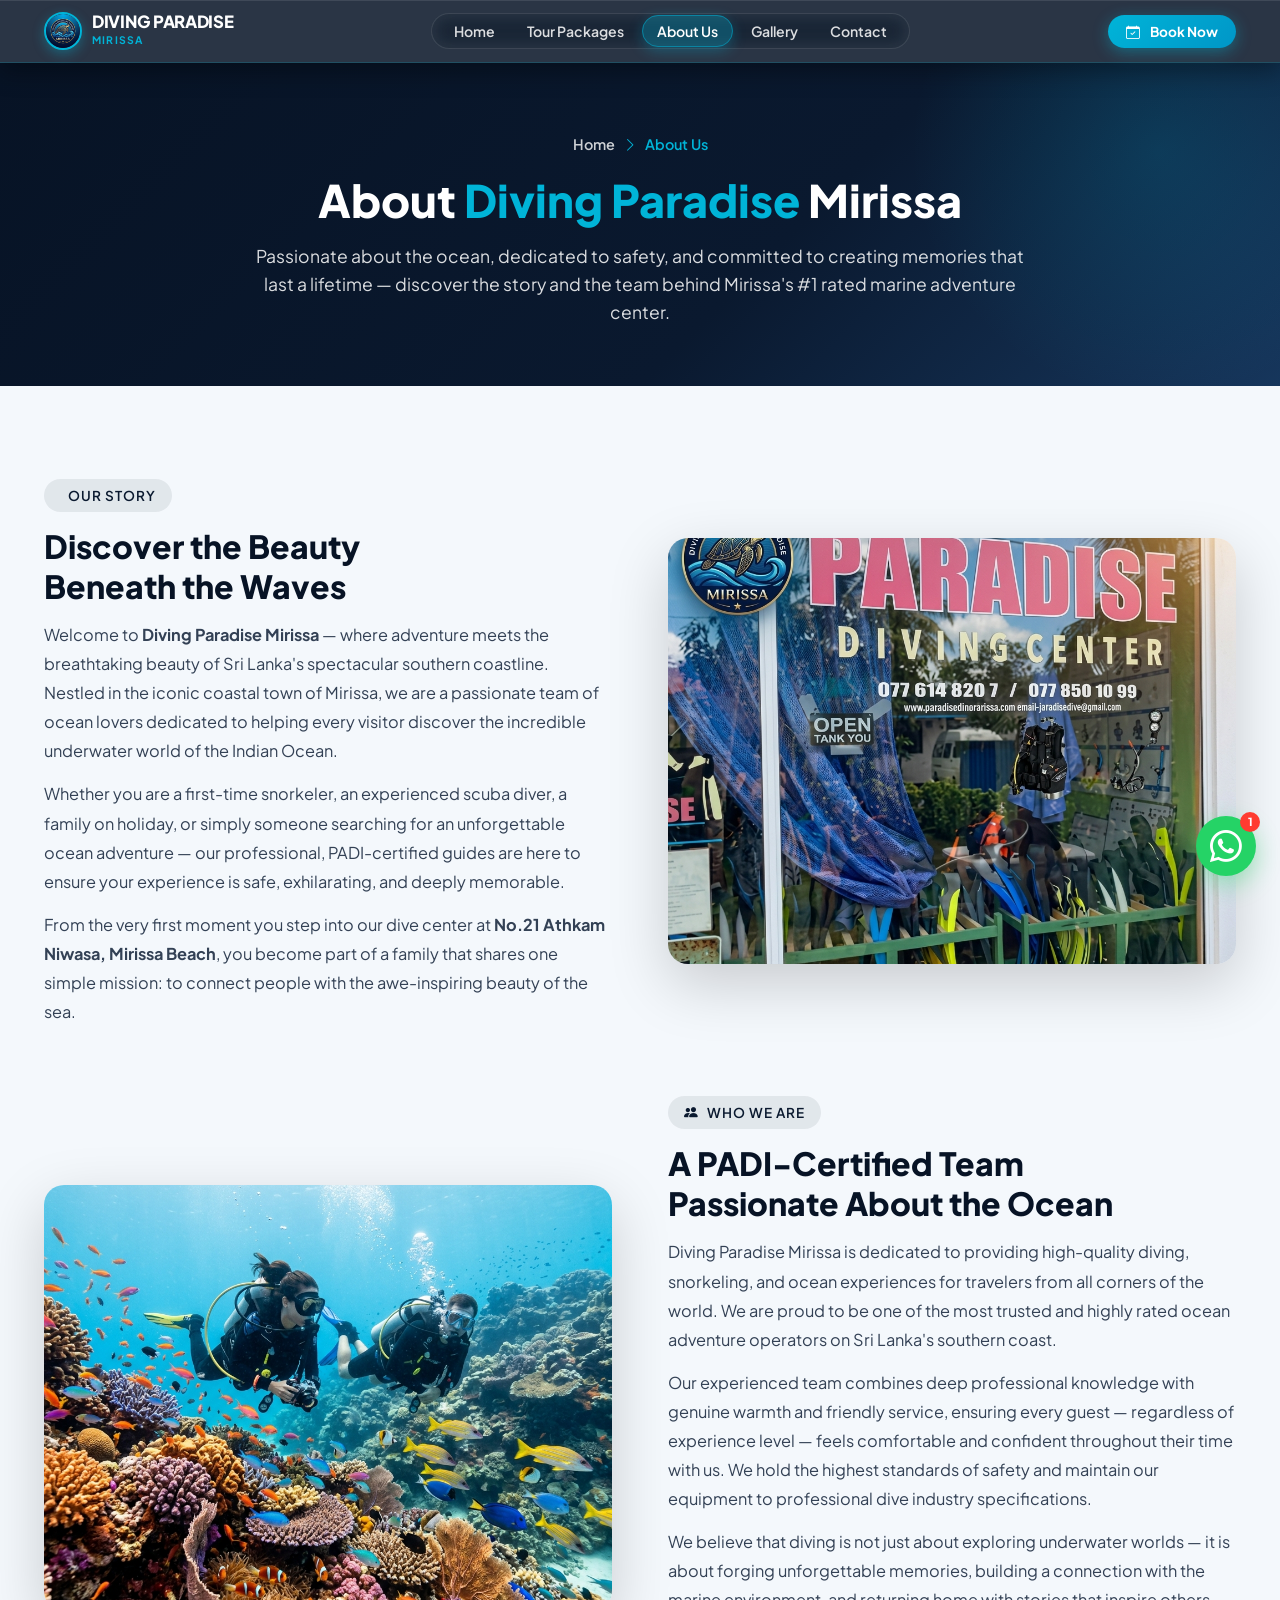
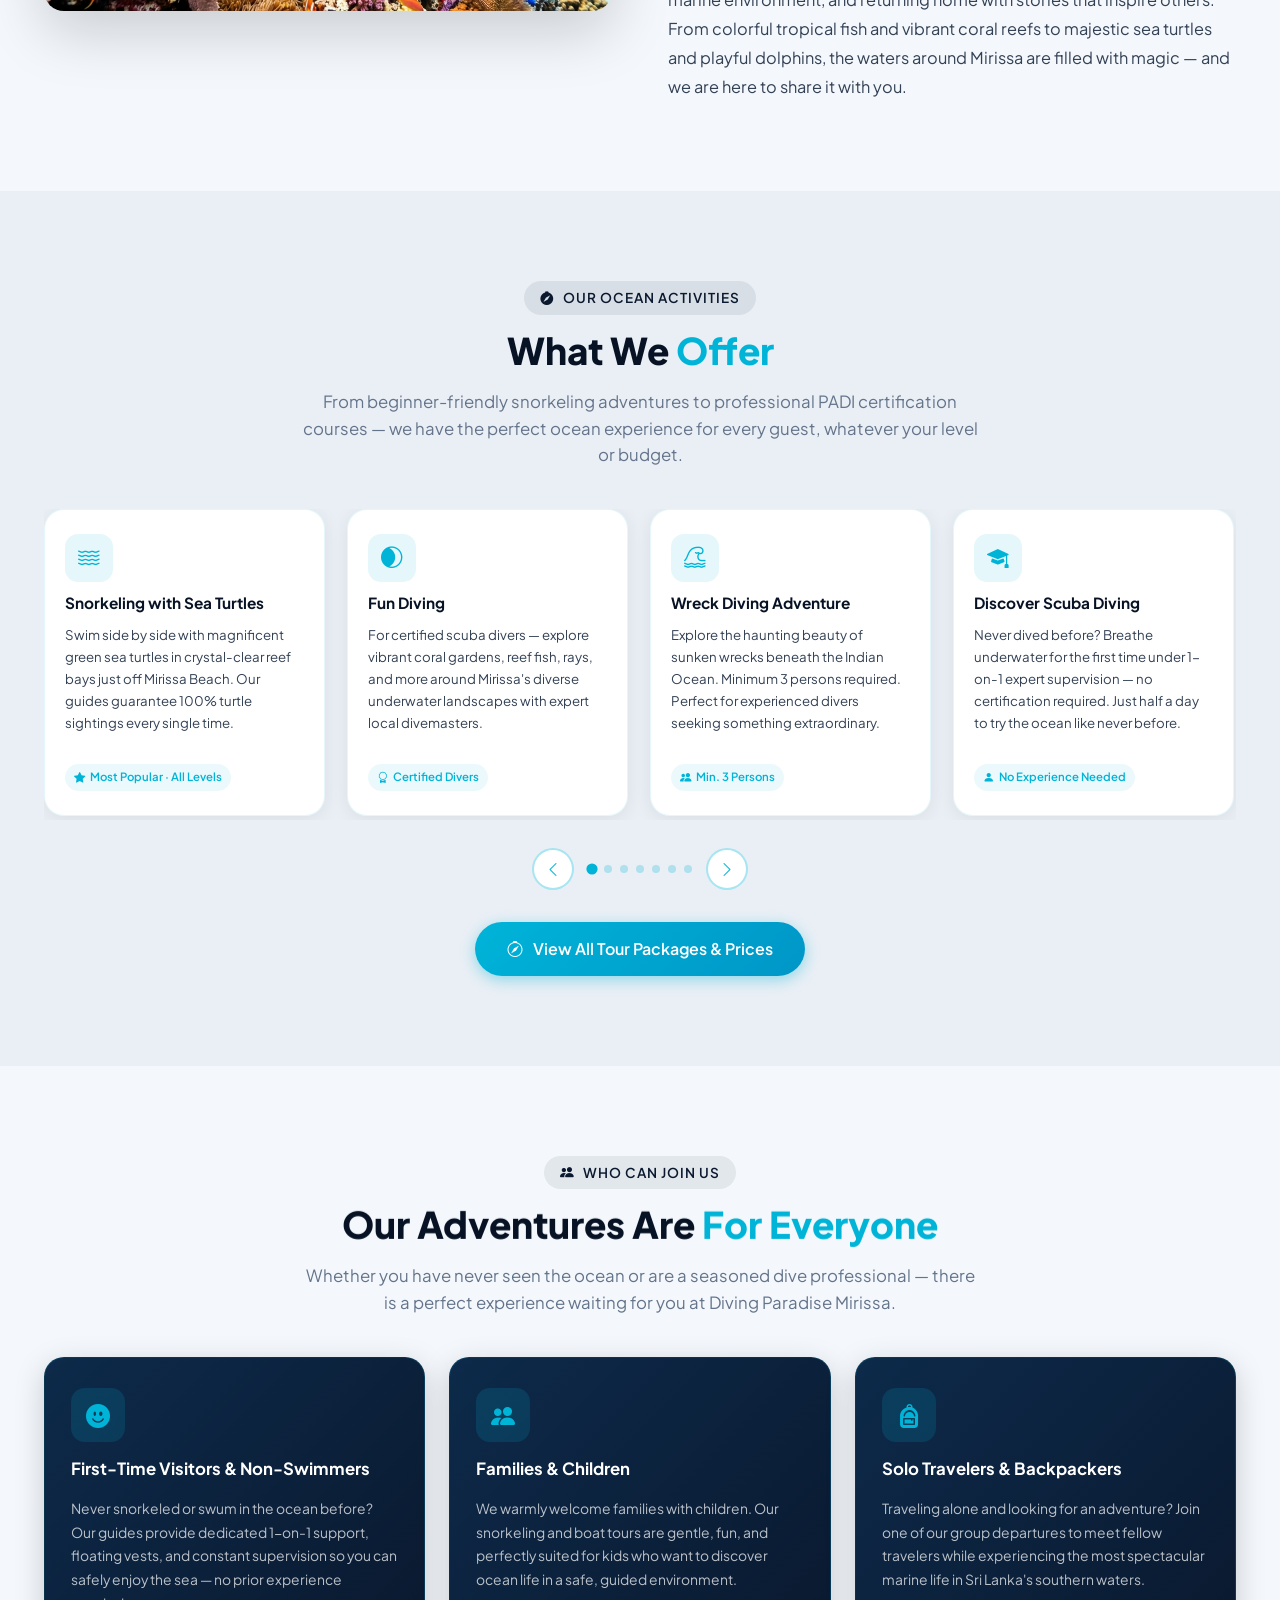
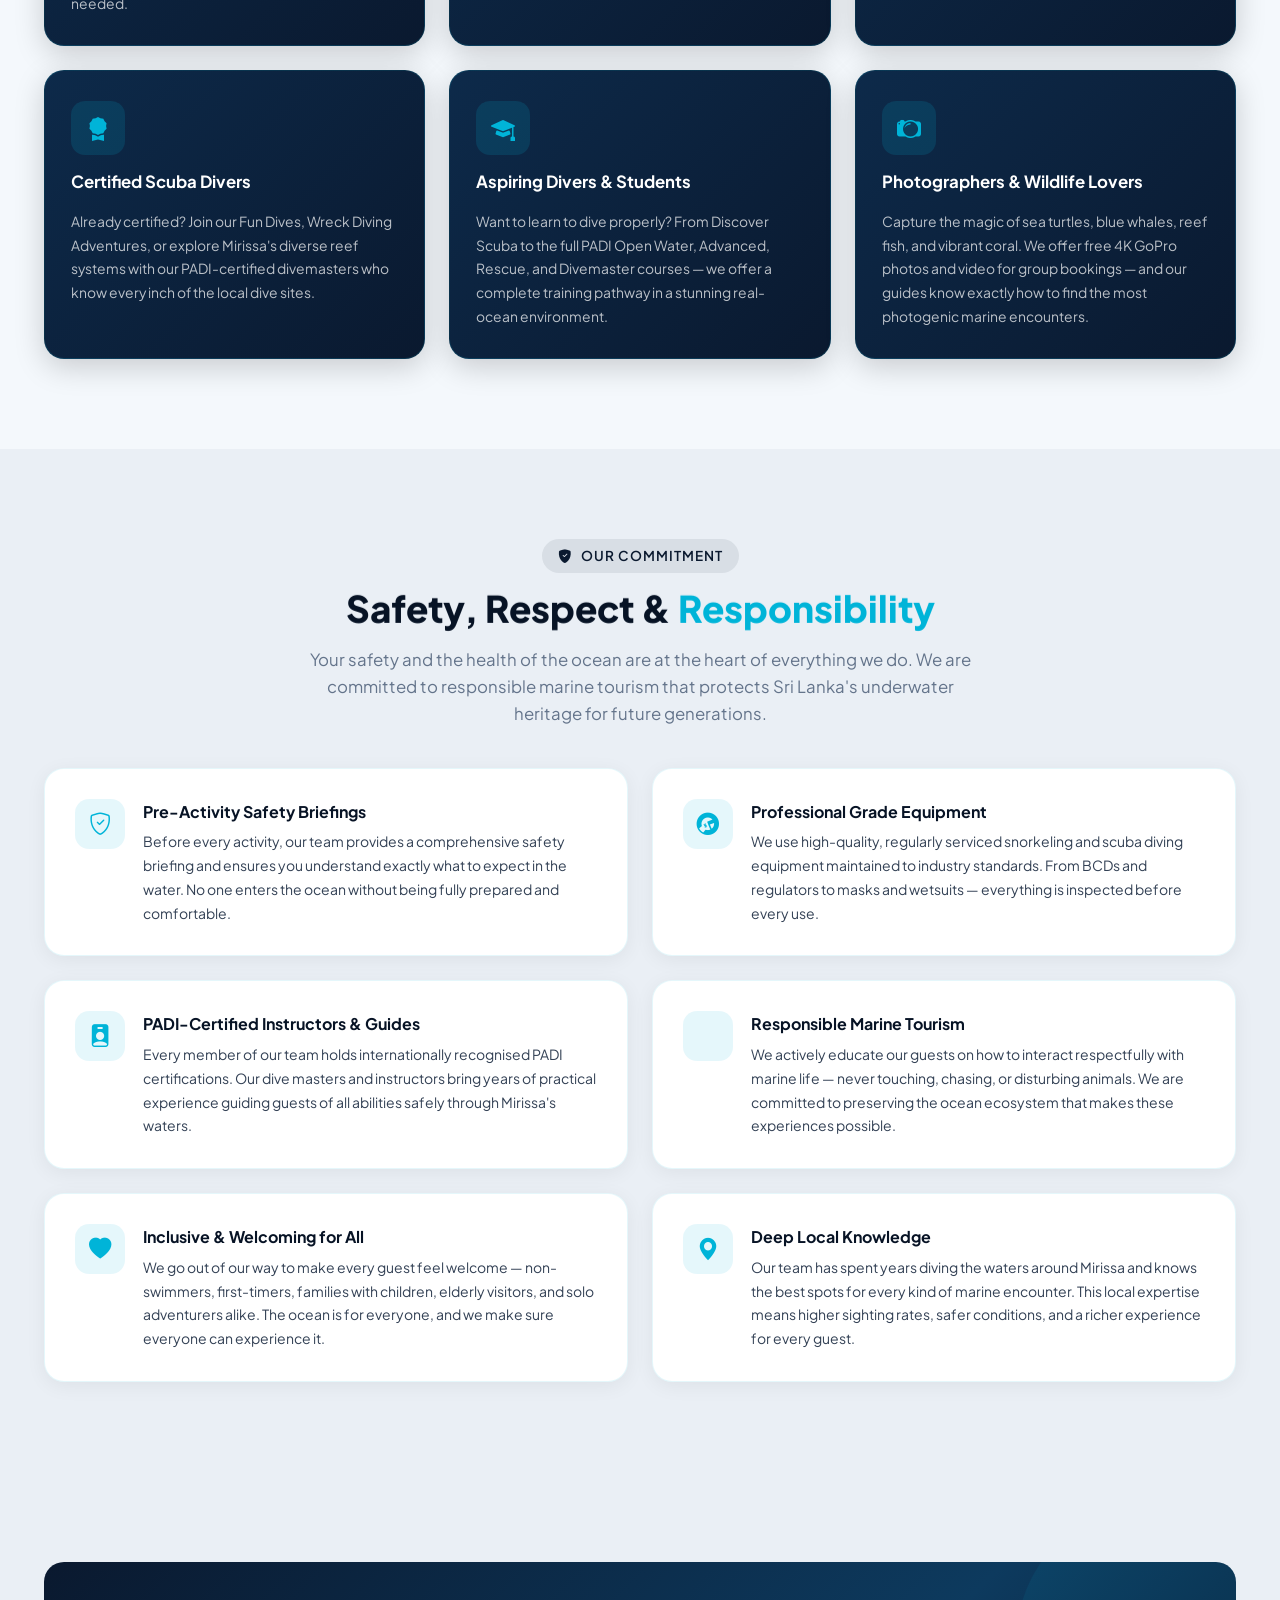
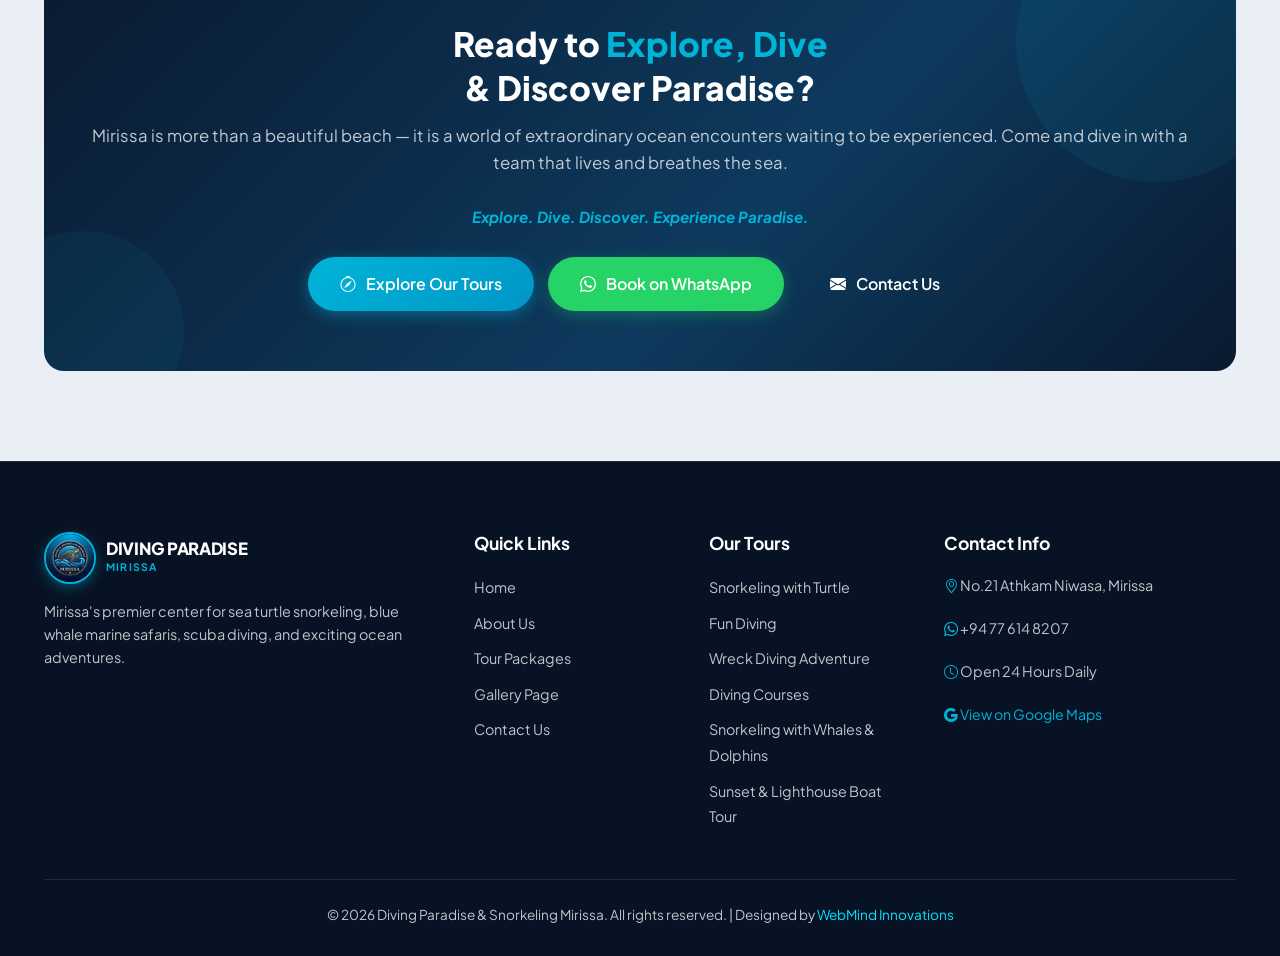
==== about.html @ a74a2f17 "add about page" ====
<!DOCTYPE html>
<html lang="en">
<head>
  <meta charset="UTF-8">
  <meta name="viewport" content="width=device-width, initial-scale=1.0">
  <title>About Us | Diving Paradise Mirissa – PADI Certified Dive Center Sri Lanka</title>

  <!-- Primary Meta Tags -->
  <meta name="description"
    content="Learn about Diving Paradise Mirissa – Sri Lanka's premier PADI-certified dive center on Mirissa Beach. Discover our story, our expert team, our ocean activities, and our commitment to safe, unforgettable marine adventures.">
  <meta name="keywords"
    content="about diving paradise mirissa, mirissa dive center team, PADI certified mirissa, mirissa diving company, mirissa ocean adventure center, sri lanka diving, about paradise dive mirissa">
  <meta name="author" content="Diving & Snorkeling Paradise Mirissa">

  <!-- Open Graph / Facebook -->
  <meta property="og:type" content="website">
  <meta property="og:title" content="About Us | Diving Paradise Mirissa – PADI Certified Dive Center">
  <meta property="og:description"
    content="Meet the passionate team behind Mirissa's #1 rated ocean adventure center. PADI-certified guides, 10+ ocean activities, and unforgettable memories await you.">
  <meta property="og:image" content="assets/images/about_us_center.png">

  <!-- Fonts & Icons -->
  <link rel="preconnect" href="https://fonts.googleapis.com">
  <link rel="preconnect" href="https://fonts.gstatic.com" crossorigin>
  <link
    href="https://fonts.googleapis.com/css2?family=Plus+Jakarta+Sans:wght@400;500;600;700;800&family=Poppins:wght@400;500;600;700;800&display=swap"
    rel="stylesheet">
  <link rel="stylesheet" href="https://cdn.jsdelivr.net/npm/bootstrap-icons@1.11.3/font/bootstrap-icons.min.css">

  <!-- Favicon -->
  <link rel="icon" type="image/png" sizes="32x32" href="assets/images/favicon.png">
  <link rel="shortcut icon" type="image/png" href="assets/images/favicon.png">
  <link rel="apple-touch-icon" sizes="180x180" href="assets/images/favicon.png">

  <!-- Custom CSS -->
  <link rel="stylesheet" href="css/styles.css">

  <!-- About Page Inline Styles -->
  <style>
    /* ============================================
       ABOUT PAGE - EXTRA STYLES
    ============================================ */

    /* Story grid: two-column layout */
    .about-story-grid {
      display: grid;
      grid-template-columns: 1fr 1fr;
      gap: 56px;
      align-items: center;
    }
    .about-story-grid.reverse { direction: rtl; }
    .about-story-grid.reverse > * { direction: ltr; }

    @media (max-width: 768px) {
      .about-story-grid,
      .about-story-grid.reverse {
        grid-template-columns: 1fr;
        direction: ltr;
        gap: 32px;
      }
    }

    .about-story-img {
      width: 100%;
      border-radius: 20px;
      box-shadow: 0 20px 60px rgba(0,0,0,0.18);
      object-fit: cover;
      display: block;
      aspect-ratio: 4/3;
    }

    .about-story-text .section-tag { margin-bottom: 14px; display: inline-flex; }
    .about-story-text h2 {
      font-size: 2rem;
      color: var(--navy-dark);
      font-weight: 800;
      margin-bottom: 14px;
      line-height: 1.25;
    }
    .about-story-text p {
      font-size: 1.02rem;
      line-height: 1.78;
      color: var(--text-body);
      margin-bottom: 14px;
    }
    .about-story-text p:last-child { margin-bottom: 0; }

    /* Stats bar */
    .about-stats-bar {
      display: grid;
      grid-template-columns: repeat(4, 1fr);
      gap: 0;
      background: linear-gradient(135deg, var(--navy-dark, #0a192f) 0%, #0d2a4a 100%);
      border-radius: 20px;
      overflow: hidden;
      box-shadow: 0 12px 40px rgba(0,0,0,0.22);
    }
    @media (max-width: 768px) {
      .about-stats-bar { grid-template-columns: repeat(2, 1fr); }
    }
    @media (max-width: 480px) {
      .about-stats-bar { grid-template-columns: 1fr; }
    }
    .about-stat-item {
      padding: 36px 28px;
      text-align: center;
      border-right: 1px solid rgba(255,255,255,0.08);
    }
    .about-stat-item:last-child { border-right: none; }
    .about-stat-number {
      font-size: 2.6rem;
      font-weight: 800;
      color: #ffffff;
      line-height: 1;
      margin-bottom: 6px;
      font-family: 'Poppins', sans-serif;
    }
    .about-stat-number span { color: var(--azure-bright, #00b4d8); }
    .about-stat-label {
      font-size: 0.85rem;
      color: rgba(255,255,255,0.65);
      font-weight: 500;
      text-transform: uppercase;
      letter-spacing: 0.06em;
    }

    /* ---- Activities Carousel ---- */
    .activities-carousel-wrapper {
      position: relative;
      overflow: hidden;
      padding-bottom: 4px;
    }
    .activities-track {
      display: flex;
      gap: 22px;
      transition: transform 0.55s cubic-bezier(0.4, 0, 0.2, 1);
      will-change: transform;
    }
    .activity-card {
      background: #ffffff;
      border-radius: 20px;
      padding: 24px 20px;
      box-shadow: 0 4px 20px rgba(0,0,0,0.07);
      border: 1px solid rgba(0,180,216,0.10);
      transition: transform 0.25s ease, box-shadow 0.25s ease;
      display: flex;
      flex-direction: column;
      gap: 11px;
      position: relative;
      overflow: hidden;
      /* 4 cards: (100% minus 3 gaps of 22px) / 4 */
      flex: 0 0 calc(25% - 17px);
      min-width: 0;
    }
    @media (max-width: 1024px) {
      .activity-card { flex: 0 0 calc(50% - 11px); }
    }
    @media (max-width: 600px) {
      .activity-card { flex: 0 0 calc(100% - 0px); }
    }
    .activity-card::before {
      content: '';
      position: absolute;
      top: 0; left: 0; right: 0;
      height: 3px;
      background: linear-gradient(90deg, var(--azure-bright, #00b4d8), #0077b6);
      opacity: 0;
      transition: opacity 0.25s ease;
    }
    .activity-card:hover {
      transform: translateY(-5px);
      box-shadow: 0 12px 40px rgba(0,180,216,0.18);
    }
    .activity-card:hover::before { opacity: 1; }
    .activity-icon {
      width: 48px;
      height: 48px;
      border-radius: 13px;
      background: rgba(0,180,216,0.10);
      color: var(--azure-bright, #00b4d8);
      display: flex;
      align-items: center;
      justify-content: center;
      font-size: 1.35rem;
      flex-shrink: 0;
    }
    .activity-name {
      font-size: 0.96rem;
      font-weight: 700;
      color: var(--navy-dark, #0a192f);
      line-height: 1.3;
    }
    .activity-desc {
      font-size: 0.83rem;
      line-height: 1.65;
      color: var(--text-body, #4a5568);
      flex: 1;
    }
    .activity-badge {
      display: inline-flex;
      align-items: center;
      gap: 5px;
      font-size: 0.71rem;
      font-weight: 600;
      background: rgba(0,180,216,0.08);
      color: var(--azure-bright, #00b4d8);
      border-radius: 20px;
      padding: 4px 9px;
      width: fit-content;
    }
    /* Carousel controls */
    .carousel-controls {
      display: flex;
      align-items: center;
      justify-content: center;
      gap: 14px;
      margin-top: 28px;
    }
    .carousel-btn {
      width: 42px;
      height: 42px;
      border-radius: 50%;
      border: 2px solid rgba(0,180,216,0.35);
      background: #ffffff;
      color: var(--azure-bright, #00b4d8);
      font-size: 1rem;
      cursor: pointer;
      display: flex;
      align-items: center;
      justify-content: center;
      transition: background 0.2s, border-color 0.2s, color 0.2s;
      flex-shrink: 0;
    }
    .carousel-btn:hover {
      background: var(--azure-bright, #00b4d8);
      border-color: var(--azure-bright, #00b4d8);
      color: #ffffff;
    }
    .carousel-dots {
      display: flex;
      gap: 8px;
      align-items: center;
    }
    .carousel-dot {
      width: 8px;
      height: 8px;
      border-radius: 50%;
      background: rgba(0,180,216,0.25);
      border: none;
      cursor: pointer;
      transition: background 0.25s, transform 0.25s;
      padding: 0;
    }
    .carousel-dot.active {
      background: var(--azure-bright, #00b4d8);
      transform: scale(1.4);
    }

    /* Guest types grid */
    .guest-types-grid {
      display: grid;
      grid-template-columns: repeat(3, 1fr);
      gap: 24px;
    }
    @media (max-width: 900px) { .guest-types-grid { grid-template-columns: repeat(2,1fr); } }
    @media (max-width: 560px) { .guest-types-grid { grid-template-columns: 1fr; } }

    .guest-type-card {
      background: linear-gradient(135deg, #0d2a4a 0%, #0a192f 100%);
      border-radius: 20px;
      padding: 30px 26px;
      display: flex;
      flex-direction: column;
      gap: 14px;
      box-shadow: 0 8px 30px rgba(0,0,0,0.18);
      border: 1px solid rgba(0,180,216,0.15);
      transition: transform 0.25s, box-shadow 0.25s;
    }
    .guest-type-card:hover {
      transform: translateY(-4px);
      box-shadow: 0 18px 50px rgba(0,0,0,0.25);
    }
    .guest-type-icon {
      width: 54px;
      height: 54px;
      border-radius: 14px;
      background: rgba(0,180,216,0.15);
      color: var(--azure-bright, #00b4d8);
      display: flex;
      align-items: center;
      justify-content: center;
      font-size: 1.5rem;
    }
    .guest-type-title {
      font-size: 1.05rem;
      font-weight: 700;
      color: #ffffff;
    }
    .guest-type-desc {
      font-size: 0.87rem;
      line-height: 1.7;
      color: rgba(255,255,255,0.72);
    }

    /* Values / Commitment grid */
    .values-grid {
      display: grid;
      grid-template-columns: repeat(2, 1fr);
      gap: 24px;
    }
    @media (max-width: 600px) { .values-grid { grid-template-columns: 1fr; } }

    .value-card {
      background: #ffffff;
      border-radius: 20px;
      padding: 30px;
      box-shadow: 0 4px 20px rgba(0,0,0,0.06);
      border: 1px solid rgba(0,180,216,0.10);
      display: flex;
      gap: 18px;
      align-items: flex-start;
      transition: box-shadow 0.25s;
    }
    .value-card:hover { box-shadow: 0 10px 35px rgba(0,180,216,0.15); }
    .value-icon {
      width: 50px;
      height: 50px;
      flex-shrink: 0;
      border-radius: 14px;
      background: rgba(0,180,216,0.10);
      color: var(--azure-bright, #00b4d8);
      display: flex;
      align-items: center;
      justify-content: center;
      font-size: 1.4rem;
    }
    .value-title {
      font-size: 1rem;
      font-weight: 700;
      color: var(--navy-dark, #0a192f);
      margin-bottom: 6px;
    }
    .value-desc {
      font-size: 0.875rem;
      line-height: 1.7;
      color: var(--text-body, #4a5568);
    }

    /* Reviews row */
    .reviews-row {
      display: grid;
      grid-template-columns: repeat(3, 1fr);
      gap: 24px;
    }
    @media (max-width: 900px) { .reviews-row { grid-template-columns: repeat(2,1fr); } }
    @media (max-width: 560px) { .reviews-row { grid-template-columns: 1fr; } }

    .review-card {
      background: #ffffff;
      border-radius: 20px;
      padding: 26px 24px;
      box-shadow: 0 4px 20px rgba(0,0,0,0.07);
      border: 1px solid rgba(0,180,216,0.09);
      display: flex;
      flex-direction: column;
      gap: 12px;
    }
    .review-stars {
      display: flex;
      gap: 3px;
      color: #f59e0b;
      font-size: 1rem;
    }
    .review-text {
      font-size: 0.9rem;
      line-height: 1.7;
      color: var(--text-body, #4a5568);
      font-style: italic;
    }
    .review-author {
      font-size: 0.85rem;
      font-weight: 700;
      color: var(--navy-dark, #0a192f);
    }
    .review-source {
      font-size: 0.75rem;
      color: var(--azure-bright, #00b4d8);
      font-weight: 500;
    }

    /* CTA banner */
    .about-cta-banner {
      background: linear-gradient(135deg, #0a192f 0%, #0d3a5e 60%, #0a192f 100%);
      border-radius: 20px;
      padding: 60px 48px;
      text-align: center;
      position: relative;
      overflow: hidden;
    }
    .about-cta-banner::before {
      content: '';
      position: absolute;
      top: -60px; right: -60px;
      width: 280px; height: 280px;
      border-radius: 50%;
      background: rgba(0,180,216,0.08);
    }
    .about-cta-banner::after {
      content: '';
      position: absolute;
      bottom: -60px; left: -60px;
      width: 200px; height: 200px;
      border-radius: 50%;
      background: rgba(0,180,216,0.06);
    }
    @media (max-width: 600px) { .about-cta-banner { padding: 40px 24px; } }
    .about-cta-banner h2 {
      font-size: 2.1rem;
      color: #ffffff;
      font-weight: 800;
      margin-bottom: 14px;
      line-height: 1.3;
      position: relative;
      z-index: 1;
    }
    .about-cta-banner h2 span { color: var(--azure-bright, #00b4d8); }
    .about-cta-banner p {
      font-size: 1.05rem;
      color: rgba(255,255,255,0.75);
      margin-bottom: 28px;
      position: relative;
      z-index: 1;
    }
    .about-cta-btns {
      display: flex;
      gap: 14px;
      justify-content: center;
      flex-wrap: wrap;
      position: relative;
      z-index: 1;
    }
  </style>

  <!-- Schema.org Structured Data -->
  <script type="application/ld+json">
  {
    "@context": "https://schema.org",
    "@type": "DiveCenter",
    "name": "Diving Paradise Mirissa",
    "description": "Premier PADI-certified dive center in Mirissa, Sri Lanka, offering snorkeling, scuba diving, whale watching, and ocean adventure tours.",
    "address": {
      "@type": "PostalAddress",
      "streetAddress": "No.21 Athkam Niwasa",
      "addressLocality": "Mirissa",
      "addressRegion": "Southern Province",
      "postalCode": "81740",
      "addressCountry": "LK"
    },
    "telephone": "+94776148207",
    "aggregateRating": {
      "@type": "AggregateRating",
      "ratingValue": "4.9",
      "reviewCount": "520"
    }
  }
  </script>
</head>

<body>

  <!-- Navigation Bar -->
  <nav class="navbar">
    <div class="container navbar-content">
      <a href="index.html" class="brand-logo">
        <img src="assets/images/favicon.png" alt="Diving & Snorkeling Paradise Mirissa Logo" class="brand-logo-img">
        <div class="brand-text">
          <span class="brand-title">DIVING PARADISE</span>
          <span class="brand-subtitle">MIRISSA</span>
        </div>
      </a>

      <ul class="nav-links" id="nav-links">
        <li><a href="index.html">Home</a></li>
        <li><a href="index.html#tours">Tour Packages</a></li>
        <li><a href="about.html" class="active">About Us</a></li>
        <li><a href="gallery.html">Gallery</a></li>
        <li><a href="contact.html">Contact</a></li>
      </ul>

      <button class="btn btn-primary open-booking-modal" data-tour-key="turtle-snorkeling"
        data-tour-title="Snorkeling with Sea Turtles">
        <i class="bi bi-calendar-check"></i> Book Now
      </button>

      <button class="mobile-toggle" id="mobile-toggle" onclick="openMobileDrawer(event)" aria-label="Toggle navigation">
        <i class="bi bi-list" id="mobile-toggle-icon"></i>
      </button>
    </div>
  </nav>

  <!-- Mobile Navigation Drawer Overlay -->
  <div id="mobile-drawer" class="mobile-drawer">
    <div class="mobile-drawer-header">
      <div class="brand-text">
        <span class="brand-title">DIVING PARADISE</span>
        <span class="brand-subtitle">MIRISSA</span>
      </div>
      <button class="mobile-drawer-close" onclick="closeMobileDrawer(event)" aria-label="Close navigation">
        <i class="bi bi-x-lg"></i>
      </button>
    </div>
    <ul class="mobile-drawer-links">
      <li><a href="index.html" onclick="closeMobileDrawer()"><i class="bi bi-house-door-fill"></i> Home</a></li>
      <li><a href="index.html#tours" onclick="closeMobileDrawer()"><i class="bi bi-compass-fill"></i> Tour Packages</a></li>
      <li><a href="about.html" onclick="closeMobileDrawer()" class="active"><i class="bi bi-info-circle-fill"></i> About Us</a></li>
      <li><a href="gallery.html" onclick="closeMobileDrawer()"><i class="bi bi-images"></i> Gallery</a></li>
      <li><a href="contact.html" onclick="closeMobileDrawer()"><i class="bi bi-envelope-fill"></i> Contact</a></li>
    </ul>
    <div class="mobile-drawer-footer">
      <a href="https://wa.me/94776148207?text=Hello!%20I%20want%20to%20book%20a%20tour%20in%20Mirissa" target="_blank"
        class="btn btn-whatsapp" style="width: 100%;">
        <i class="bi bi-whatsapp"></i> Chat Live on WhatsApp
      </a>
    </div>
  </div>

  <!-- PAGE HERO BANNER -->
  <section class="page-hero">
    <div class="container">
      <div class="page-hero-content">
        <div class="breadcrumbs">
          <a href="index.html">Home</a>
          <i class="bi bi-chevron-right"></i>
          <span>About Us</span>
        </div>
        <h1 class="page-title">About <span>Diving Paradise</span> Mirissa</h1>
        <p class="page-description">
          Passionate about the ocean, dedicated to safety, and committed to creating memories that last a lifetime —
          discover the story and the team behind Mirissa's #1 rated marine adventure center.
        </p>
      </div>
    </div>
  </section>


  <!-- OUR STORY -->
  <section class="section-padding" id="our-story">
    <div class="container">

      <!-- Story Part 1 -->
      <div class="about-story-grid" style="margin-bottom: 70px;">
        <div class="about-story-text">
          <span class="section-tag light-mode"><i class="bi bi-anchor"></i> Our Story</span>
          <h2>Discover the Beauty<br>Beneath the Waves</h2>
          <p>
            Welcome to <strong>Diving Paradise Mirissa</strong> — where adventure meets the breathtaking beauty of Sri Lanka's spectacular southern coastline. Nestled in the iconic coastal town of Mirissa, we are a passionate team of ocean lovers dedicated to helping every visitor discover the incredible underwater world of the Indian Ocean.
          </p>
          <p>
            Whether you are a first-time snorkeler, an experienced scuba diver, a family on holiday, or simply someone searching for an unforgettable ocean adventure — our professional, PADI-certified guides are here to ensure your experience is safe, exhilarating, and deeply memorable.
          </p>
          <p>
            From the very first moment you step into our dive center at <strong>No.21 Athkam Niwasa, Mirissa Beach</strong>, you become part of a family that shares one simple mission: to connect people with the awe-inspiring beauty of the sea.
          </p>
        </div>
        <div>
          <img src="assets/images/about_us_center.png"
            alt="Diving Paradise Mirissa Dive Center on Mirissa Beach"
            class="about-story-img">
        </div>
      </div>

      <!-- Story Part 2 -->
      <div class="about-story-grid reverse">
        <div class="about-story-text">
          <span class="section-tag light-mode"><i class="bi bi-people-fill"></i> Who We Are</span>
          <h2>A PADI-Certified Team<br>Passionate About the Ocean</h2>
          <p>
            Diving Paradise Mirissa is dedicated to providing high-quality diving, snorkeling, and ocean experiences for travelers from all corners of the world. We are proud to be one of the most trusted and highly rated ocean adventure operators on Sri Lanka's southern coast.
          </p>
          <p>
            Our experienced team combines deep professional knowledge with genuine warmth and friendly service, ensuring every guest — regardless of experience level — feels comfortable and confident throughout their time with us. We hold the highest standards of safety and maintain our equipment to professional dive industry specifications.
          </p>
          <p>
            We believe that diving is not just about exploring underwater worlds — it is about forging unforgettable memories, building a connection with the marine environment, and returning home with stories that inspire others. From colorful tropical fish and vibrant coral reefs to majestic sea turtles and playful dolphins, the waters around Mirissa are filled with magic — and we are here to share it with you.
          </p>
        </div>
        <div>
          <img src="assets/images/scuba.png"
            alt="PADI certified dive instructor guiding guests underwater in Mirissa"
            class="about-story-img">
        </div>
      </div>

    </div>
  </section>

  <!-- WHAT WE OFFER -->
  <section class="section-padding bg-alt" id="what-we-offer">
    <div class="container">
      <div style="text-align: center; margin-bottom: 40px;">
        <span class="section-tag light-mode"><i class="bi bi-compass-fill"></i> Our Ocean Activities</span>
        <h2 class="section-title">What We <span>Offer</span></h2>
        <p class="section-subtitle">
          From beginner-friendly snorkeling adventures to professional PADI certification courses — we have the perfect ocean experience for every guest, whatever your level or budget.
        </p>
      </div>

      <!-- Activities Carousel -->
      <div class="activities-carousel-wrapper" id="activities-carousel">
        <div class="activities-track" id="activities-track">

          <div class="activity-card">
            <div class="activity-icon"><i class="bi bi-water"></i></div>
            <div class="activity-name">Snorkeling with Sea Turtles</div>
            <div class="activity-desc">
              Swim side by side with magnificent green sea turtles in crystal-clear reef bays just off Mirissa Beach. Our guides guarantee 100% turtle sightings every single time.
            </div>
            <div class="activity-badge"><i class="bi bi-star-fill"></i> Most Popular · All Levels</div>
          </div>

          <div class="activity-card">
            <div class="activity-icon"><i class="bi bi-mask"></i></div>
            <div class="activity-name">Fun Diving</div>
            <div class="activity-desc">
              For certified scuba divers — explore vibrant coral gardens, reef fish, rays, and more around Mirissa's diverse underwater landscapes with expert local divemasters.
            </div>
            <div class="activity-badge"><i class="bi bi-award"></i> Certified Divers</div>
          </div>

          <div class="activity-card">
            <div class="activity-icon"><i class="bi bi-tsunami"></i></div>
            <div class="activity-name">Wreck Diving Adventure</div>
            <div class="activity-desc">
              Explore the haunting beauty of sunken wrecks beneath the Indian Ocean. Minimum 3 persons required. Perfect for experienced divers seeking something extraordinary.
            </div>
            <div class="activity-badge"><i class="bi bi-people-fill"></i> Min. 3 Persons</div>
          </div>

          <div class="activity-card">
            <div class="activity-icon"><i class="bi bi-mortarboard-fill"></i></div>
            <div class="activity-name">Discover Scuba Diving</div>
            <div class="activity-desc">
              Never dived before? Breathe underwater for the first time under 1-on-1 expert supervision — no certification required. Just half a day to try the ocean like never before.
            </div>
            <div class="activity-badge"><i class="bi bi-person-fill"></i> No Experience Needed</div>
          </div>

          <div class="activity-card">
            <div class="activity-icon"><i class="bi bi-journal-check"></i></div>
            <div class="activity-name">PADI Open Water Course</div>
            <div class="activity-desc">
              The world's most popular scuba certification. Earn your internationally recognised PADI license and gain the skills to dive anywhere on the planet, up to 18 meters depth.
            </div>
            <div class="activity-badge"><i class="bi bi-globe"></i> International PADI Cert.</div>
          </div>

          <div class="activity-card">
            <div class="activity-icon"><i class="bi bi-arrow-up-circle-fill"></i></div>
            <div class="activity-name">Advanced Open Water Course</div>
            <div class="activity-desc">
              Dive deeper (up to 30m), master deep diving and navigation, and build confidence for challenging conditions. Requires Open Water certification.
            </div>
            <div class="activity-badge"><i class="bi bi-bar-chart-fill"></i> Open Water Required</div>
          </div>

          <div class="activity-card">
            <div class="activity-icon"><i class="bi bi-heart-pulse-fill"></i></div>
            <div class="activity-name">Rescue Diver Course</div>
            <div class="activity-desc">
              One of the most rewarding dive courses. Learn to prevent and manage emergencies, develop self-rescue skills, and assist fellow divers. Gateway to Divemaster certification.
            </div>
            <div class="activity-badge"><i class="bi bi-shield-check"></i> Advanced Required</div>
          </div>

          <div class="activity-card">
            <div class="activity-icon"><i class="bi bi-star-fill"></i></div>
            <div class="activity-name">Divemaster Course</div>
            <div class="activity-desc">
              Become a professional. The PADI Divemaster is the first professional level in recreational diving — lead dives, supervise divers, and assist instructors.
            </div>
            <div class="activity-badge"><i class="bi bi-trophy-fill"></i> Professional Level</div>
          </div>

          <div class="activity-card">
            <div class="activity-icon"><i class="bi bi-eye-fill"></i></div>
            <div class="activity-name">Snorkeling with Whales &amp; Dolphins</div>
            <div class="activity-desc">
              Witness blue whales and playful spinner dolphins in Mirissa's legendary deep waters — one of the world's premier whale watching destinations.
            </div>
            <div class="activity-badge"><i class="bi bi-camera-fill"></i> Seasonal Peak Tours</div>
          </div>

          <div class="activity-card">
            <div class="activity-icon"><i class="bi bi-sunset-fill"></i></div>
            <div class="activity-name">Boat Tour — Sunset &amp; Lighthouse</div>
            <div class="activity-desc">
              Sail along Mirissa's stunning coastline, visit the iconic Parrot Rock lighthouse, and watch the sun set over the Indian Ocean in a spectacular blaze of colour.
            </div>
            <div class="activity-badge"><i class="bi bi-sun-fill"></i> All Ages Welcome</div>
          </div>

        </div>
      </div>

      <!-- Carousel Controls: prev / dots / next -->
      <div class="carousel-controls">
        <button class="carousel-btn" id="act-prev" aria-label="Previous activities">
          <i class="bi bi-chevron-left"></i>
        </button>
        <div class="carousel-dots" id="act-dots"></div>
        <button class="carousel-btn" id="act-next" aria-label="Next activities">
          <i class="bi bi-chevron-right"></i>
        </button>
      </div>

      <div style="text-align:center; margin-top: 32px;">
        <a href="index.html#tours" class="btn btn-primary" style="font-size: 1rem; padding: 14px 32px;">
          <i class="bi bi-compass"></i> View All Tour Packages &amp; Prices
        </a>
      </div>
    </div>
  </section>

  <!-- Carousel JS — inline, self-contained -->
  <script>
  (function () {
    var track   = document.getElementById('activities-track');
    var wrapper = document.getElementById('activities-carousel');
    var prevBtn = document.getElementById('act-prev');
    var nextBtn = document.getElementById('act-next');
    var dotsEl  = document.getElementById('act-dots');

    var cards, visibleCount, totalSlides, current = 0, timer;

    function getVisibleCount() {
      var w = wrapper.offsetWidth;
      if (w <= 600) return 1;
      if (w <= 1024) return 2;
      return 4;
    }

    function buildDots() {
      dotsEl.innerHTML = '';
      for (var i = 0; i < totalSlides; i++) {
        var d = document.createElement('button');
        d.className = 'carousel-dot' + (i === current ? ' active' : '');
        d.setAttribute('aria-label', 'Slide ' + (i + 1));
        (function (idx) { d.addEventListener('click', function () { goTo(idx); }); })(i);
        dotsEl.appendChild(d);
      }
    }

    function goTo(idx) {
      current = (idx + totalSlides) % totalSlides;
      var cardW = cards[0].getBoundingClientRect().width;
      var gap = 22;
      track.style.transform = 'translateX(-' + (current * (cardW + gap)) + 'px)';
      dotsEl.querySelectorAll('.carousel-dot').forEach(function (d, i) {
        d.classList.toggle('active', i === current);
      });
    }

    function next() { goTo(current + 1); }
    function prev() { goTo(current - 1); }

    function startAuto() { timer = setInterval(next, 3500); }
    function stopAuto()  { clearInterval(timer); }

    function init() {
      cards = track.querySelectorAll('.activity-card');
      visibleCount = getVisibleCount();
      totalSlides  = cards.length - visibleCount + 1;
      if (totalSlides < 1) totalSlides = 1;
      current = 0;
      track.style.transform = 'translateX(0)';
      buildDots();
      stopAuto();
      startAuto();
    }

    prevBtn.addEventListener('click', function () { stopAuto(); prev(); startAuto(); });
    nextBtn.addEventListener('click', function () { stopAuto(); next(); startAuto(); });
    wrapper.addEventListener('mouseenter', stopAuto);
    wrapper.addEventListener('mouseleave', startAuto);

    /* Touch / swipe support */
    var touchX = 0;
    wrapper.addEventListener('touchstart', function (e) { touchX = e.touches[0].clientX; stopAuto(); }, { passive: true });
    wrapper.addEventListener('touchend', function (e) {
      var diff = touchX - e.changedTouches[0].clientX;
      if (Math.abs(diff) > 40) { diff > 0 ? next() : prev(); }
      startAuto();
    }, { passive: true });

    /* Re-init on resize */
    window.addEventListener('resize', init);
    /* Wait for layout then init */
    window.addEventListener('load', init);
    init();
  })();
  </script>



  <!-- WHO OUR GUESTS ARE -->
  <section class="section-padding" id="our-guests">
    <div class="container">
      <div style="text-align: center; margin-bottom: 40px;">
        <span class="section-tag light-mode"><i class="bi bi-people-fill"></i> Who Can Join Us</span>
        <h2 class="section-title">Our Adventures Are <span>For Everyone</span></h2>
        <p class="section-subtitle">
          Whether you have never seen the ocean or are a seasoned dive professional — there is a perfect experience waiting for you at Diving Paradise Mirissa.
        </p>
      </div>

      <div class="guest-types-grid">

        <div class="guest-type-card">
          <div class="guest-type-icon"><i class="bi bi-emoji-smile-fill"></i></div>
          <div class="guest-type-title">First-Time Visitors &amp; Non-Swimmers</div>
          <div class="guest-type-desc">Never snorkeled or swum in the ocean before? Our guides provide dedicated 1-on-1 support, floating vests, and constant supervision so you can safely enjoy the sea — no prior experience needed.</div>
        </div>

        <div class="guest-type-card">
          <div class="guest-type-icon"><i class="bi bi-people-fill"></i></div>
          <div class="guest-type-title">Families &amp; Children</div>
          <div class="guest-type-desc">We warmly welcome families with children. Our snorkeling and boat tours are gentle, fun, and perfectly suited for kids who want to discover ocean life in a safe, guided environment.</div>
        </div>

        <div class="guest-type-card">
          <div class="guest-type-icon"><i class="bi bi-backpack-fill"></i></div>
          <div class="guest-type-title">Solo Travelers &amp; Backpackers</div>
          <div class="guest-type-desc">Traveling alone and looking for an adventure? Join one of our group departures to meet fellow travelers while experiencing the most spectacular marine life in Sri Lanka's southern waters.</div>
        </div>

        <div class="guest-type-card">
          <div class="guest-type-icon"><i class="bi bi-award-fill"></i></div>
          <div class="guest-type-title">Certified Scuba Divers</div>
          <div class="guest-type-desc">Already certified? Join our Fun Dives, Wreck Diving Adventures, or explore Mirissa's diverse reef systems with our PADI-certified divemasters who know every inch of the local dive sites.</div>
        </div>

        <div class="guest-type-card">
          <div class="guest-type-icon"><i class="bi bi-mortarboard-fill"></i></div>
          <div class="guest-type-title">Aspiring Divers &amp; Students</div>
          <div class="guest-type-desc">Want to learn to dive properly? From Discover Scuba to the full PADI Open Water, Advanced, Rescue, and Divemaster courses — we offer a complete training pathway in a stunning real-ocean environment.</div>
        </div>

        <div class="guest-type-card">
          <div class="guest-type-icon"><i class="bi bi-camera2"></i></div>
          <div class="guest-type-title">Photographers &amp; Wildlife Lovers</div>
          <div class="guest-type-desc">Capture the magic of sea turtles, blue whales, reef fish, and vibrant coral. We offer free 4K GoPro photos and video for group bookings — and our guides know exactly how to find the most photogenic marine encounters.</div>
        </div>

      </div>
    </div>
  </section>

  <!-- OUR COMMITMENT -->
  <section class="section-padding bg-alt" id="our-commitment">
    <div class="container">
      <div style="text-align: center; margin-bottom: 40px;">
        <span class="section-tag light-mode"><i class="bi bi-shield-fill-check"></i> Our Commitment</span>
        <h2 class="section-title">Safety, Respect &amp; <span>Responsibility</span></h2>
        <p class="section-subtitle">
          Your safety and the health of the ocean are at the heart of everything we do. We are committed to responsible marine tourism that protects Sri Lanka's underwater heritage for future generations.
        </p>
      </div>

      <div class="values-grid">

        <div class="value-card">
          <div class="value-icon"><i class="bi bi-shield-check"></i></div>
          <div>
            <div class="value-title">Pre-Activity Safety Briefings</div>
            <div class="value-desc">Before every activity, our team provides a comprehensive safety briefing and ensures you understand exactly what to expect in the water. No one enters the ocean without being fully prepared and comfortable.</div>
          </div>
        </div>

        <div class="value-card">
          <div class="value-icon"><i class="bi bi-wrench-adjustable-circle-fill"></i></div>
          <div>
            <div class="value-title">Professional Grade Equipment</div>
            <div class="value-desc">We use high-quality, regularly serviced snorkeling and scuba diving equipment maintained to industry standards. From BCDs and regulators to masks and wetsuits — everything is inspected before every use.</div>
          </div>
        </div>

        <div class="value-card">
          <div class="value-icon"><i class="bi bi-person-badge-fill"></i></div>
          <div>
            <div class="value-title">PADI-Certified Instructors &amp; Guides</div>
            <div class="value-desc">Every member of our team holds internationally recognised PADI certifications. Our dive masters and instructors bring years of practical experience guiding guests of all abilities safely through Mirissa's waters.</div>
          </div>
        </div>

        <div class="value-card">
          <div class="value-icon"><i class="bi bi-leaf-fill"></i></div>
          <div>
            <div class="value-title">Responsible Marine Tourism</div>
            <div class="value-desc">We actively educate our guests on how to interact respectfully with marine life — never touching, chasing, or disturbing animals. We are committed to preserving the ocean ecosystem that makes these experiences possible.</div>
          </div>
        </div>

        <div class="value-card">
          <div class="value-icon"><i class="bi bi-heart-fill"></i></div>
          <div>
            <div class="value-title">Inclusive &amp; Welcoming for All</div>
            <div class="value-desc">We go out of our way to make every guest feel welcome — non-swimmers, first-timers, families with children, elderly visitors, and solo adventurers alike. The ocean is for everyone, and we make sure everyone can experience it.</div>
          </div>
        </div>

        <div class="value-card">
          <div class="value-icon"><i class="bi bi-geo-alt-fill"></i></div>
          <div>
            <div class="value-title">Deep Local Knowledge</div>
            <div class="value-desc">Our team has spent years diving the waters around Mirissa and knows the best spots for every kind of marine encounter. This local expertise means higher sighting rates, safer conditions, and a richer experience for every guest.</div>
          </div>
        </div>

      </div>
    </div>
  </section>



  <!-- CTA BANNER -->
  <section class="section-padding bg-alt">
    <div class="container">
      <div class="about-cta-banner">
        <h2>Ready to <span>Explore, Dive</span><br>&amp; Discover Paradise?</h2>
        <p>
          Mirissa is more than a beautiful beach — it is a world of extraordinary ocean encounters waiting to be experienced. Come and dive in with a team that lives and breathes the sea.
        </p>
        <p style="font-style: italic; font-size: 0.95rem; margin-bottom: 28px; position: relative; z-index: 1;">
          <strong style="color: var(--azure-bright);">Explore. Dive. Discover. Experience Paradise.</strong>
        </p>
        <div class="about-cta-btns">
          <a href="index.html#tours" class="btn btn-primary" style="font-size: 1rem; padding: 14px 32px;">
            <i class="bi bi-compass"></i> Explore Our Tours
          </a>
          <a href="https://wa.me/94776148207?text=Hello%20Diving%20Paradise%20Mirissa!%20I%20saw%20your%20About%20page%20and%20want%20to%20book%20a%20tour"
            target="_blank" class="btn btn-whatsapp" style="font-size: 1rem; padding: 14px 32px;">
            <i class="bi bi-whatsapp"></i> Book on WhatsApp
          </a>
          <a href="contact.html" class="btn btn-outline"
            style="font-size: 1rem; padding: 14px 32px; color: #fff; border-color: rgba(255,255,255,0.4);">
            <i class="bi bi-envelope-fill"></i> Contact Us
          </a>
        </div>
      </div>
    </div>
  </section>

  <!-- FOOTER -->
  <footer class="footer">
    <div class="container">
      <div class="footer-grid">
        <div class="footer-col">
          <div class="brand-logo" style="margin-bottom: 16px;">
            <img src="assets/images/logo.png" alt="Diving & Snorkeling Paradise Mirissa Logo" class="brand-logo-img"
              style="width: 52px; height: 52px; border-radius: 50%;">
            <div class="brand-text">
              <span class="brand-title" style="color: #ffffff;">DIVING PARADISE</span>
              <span class="brand-subtitle">MIRISSA</span>
            </div>
          </div>
          <p>Mirissa's premier center for sea turtle snorkeling, blue whale marine safaris, scuba diving, and exciting ocean adventures.</p>
        </div>

        <div class="footer-col">
          <h4>Quick Links</h4>
          <ul class="footer-links">
            <li><a href="index.html">Home</a></li>
            <li><a href="about.html">About Us</a></li>
            <li><a href="index.html#tours">Tour Packages</a></li>
            <li><a href="gallery.html">Gallery Page</a></li>
            <li><a href="contact.html">Contact Us</a></li>
          </ul>
        </div>

        <div class="footer-col">
          <h4>Our Tours</h4>
          <ul class="footer-links">
            <li><a href="index.html#tours">Snorkeling with Turtle</a></li>
            <li><a href="index.html#tours">Fun Diving</a></li>
            <li><a href="index.html#tours">Wreck Diving Adventure</a></li>
            <li><a href="index.html#tours">Diving Courses</a></li>
            <li><a href="index.html#tours">Snorkeling with Whales &amp; Dolphins</a></li>
            <li><a href="index.html#tours">Sunset &amp; Lighthouse Boat Tour</a></li>
          </ul>
        </div>

        <div class="footer-col">
          <h4>Contact Info</h4>
          <p><i class="bi bi-geo-alt text-azure"></i> No.21 Athkam Niwasa, Mirissa</p>
          <p><i class="bi bi-whatsapp text-azure"></i> +94 77 614 8207</p>
          <p><i class="bi bi-clock text-azure"></i> Open 24 Hours Daily</p>
          <p style="margin-top: 12px;">
            <a href="https://www.google.com/maps/place/Diving+paradise+mirissa/@5.938224,80.4660033,15z/"
              target="_blank" rel="noopener"
              style="color: var(--azure-bright); text-decoration: none; font-size: 0.88rem;">
              <i class="bi bi-google"></i> View on Google Maps
            </a>
          </p>
        </div>
      </div>

      <div class="footer-bottom">
        <p>© 2026 Diving Paradise &amp; Snorkeling Mirissa. All rights reserved. | Designed by <a
            href="https://www.facebook.com/share/192YZzfC4R/?mibextid=wwXIfr" target="_blank"
            rel="noopener">WebMind Innovations</a></p>
      </div>
    </div>
  </footer>

  <!-- Floating WhatsApp Button -->
  <a href="https://wa.me/94776148207?text=Hello%20Diving%20Paradise%20Mirissa!%20I%20want%20to%20book%20a%20tour"
    target="_blank" class="floating-whatsapp" aria-label="Contact on WhatsApp">
    <i class="bi bi-whatsapp"></i>
    <span class="whatsapp-badge">1</span>
  </a>

  <!-- Booking Modal -->
  <div class="modal-overlay" id="booking-modal">
    <div class="modal-card">
      <button class="modal-close" id="modal-close" aria-label="Close modal"><i class="bi bi-x-lg"></i></button>
      <h3 style="color: var(--navy-dark); font-size: 1.4rem; margin-bottom: 6px;">Reserve Tour</h3>
      <p style="color: var(--azure-bright); font-weight: 700; font-size: 1.1rem; margin-bottom: 20px;"
        id="modal-tour-title">Snorkeling with Sea Turtles</p>

      <form id="modal-booking-form">
        <div style="margin-bottom: 14px;">
          <label style="font-size: 0.85rem; font-weight: 700; display: block; margin-bottom: 4px;">Your Full Name</label>
          <input type="text" id="modal-name" required placeholder="John Doe"
            style="width: 100%; padding: 10px; border-radius: 8px; border: 1px solid #ccc;">
        </div>
        <div style="margin-bottom: 14px;">
          <label style="font-size: 0.85rem; font-weight: 700; display: block; margin-bottom: 4px;">Preferred Date</label>
          <input type="date" id="modal-date" required
            style="width: 100%; padding: 10px; border-radius: 8px; border: 1px solid #ccc;">
        </div>
        <div style="margin-bottom: 20px;">
          <label style="font-size: 0.85rem; font-weight: 700; display: block; margin-bottom: 4px;">Number of Persons</label>
          <select id="modal-guests" style="width: 100%; padding: 10px; border-radius: 8px; border: 1px solid #ccc;">
            <option value="1">1 Person</option>
            <option value="2" selected>2 Persons</option>
            <option value="3">3 Persons</option>
            <option value="4+">4+ Persons</option>
          </select>
        </div>
        <button type="submit" class="btn btn-whatsapp" style="width: 100%;">
          <i class="bi bi-whatsapp"></i> Confirm &amp; Book via WhatsApp
        </button>
      </form>
    </div>
  </div>

  <!-- Back to Top Arrow Button -->
  <button id="back-to-top" class="back-to-top-btn" aria-label="Scroll to Top">
    <i class="bi bi-chevron-up"></i>
  </button>

  <!-- Custom JavaScript -->
  <script src="js/app.js"></script>
</body>

</html>
---- css/styles.css ----
/* -------------------------------------------------------------------
   Diving & Snorkeling Paradise Mirissa - Main Design System
   Color Scheme: Light & Navy Blue Mixed Theme
   ------------------------------------------------------------------- */

:root {
  /* Color Tokens */
  --navy-dark: #071325;
  --navy-deep: #0a192f;
  --navy-card: #0f2642;
  --navy-mid: #16365c;
  --navy-light: #1e4676;
  
  --azure-bright: #00b4d8;
  --azure-glow: #00e5ff;
  --cyan-soft: #e0f7fc;
  
  --bg-light: #f4f8fc;
  --bg-card-light: #ffffff;
  --bg-section-alt: #eaeff5;
  
  --text-dark: #0f172a;
  --text-body: #334155;
  --text-muted: #64748b;
  --text-light: #f8fafc;

  --accent-gold: #f59e0b;
  --accent-green: #10b981;
  
  --shadow-sm: 0 2px 8px rgba(10, 25, 47, 0.06);
  --shadow-md: 0 8px 24px rgba(10, 25, 47, 0.1);
  --shadow-lg: 0 16px 40px rgba(10, 25, 47, 0.15);
  --shadow-glow: 0 0 20px rgba(0, 180, 216, 0.35);

  --radius-sm: 8px;
  --radius-md: 14px;
  --radius-lg: 24px;
  --radius-full: 9999px;

  --transition-fast: 0.2s ease;
  --transition-normal: 0.3s cubic-bezier(0.4, 0, 0.2, 1);
  --transition-bounce: 0.4s cubic-bezier(0.175, 0.885, 0.32, 1.275);
}

/* Reset & Base Styles */
*, *::before, *::after {
  box-sizing: border-box;
  margin: 0;
  padding: 0;
}

html {
  scroll-behavior: smooth;
  font-size: 16px;
}

body {
  font-family: 'Plus Jakarta Sans', 'Poppins', -apple-system, BlinkMacSystemFont, sans-serif;
  background-color: var(--bg-light);
  color: var(--text-body);
  line-height: 1.6;
  overflow-x: hidden;
}

a {
  color: inherit;
  text-decoration: none;
  transition: var(--transition-fast);
}

img {
  max-width: 100%;
  height: auto;
  display: block;
}

button, input, select, textarea {
  font-family: inherit;
}

/* Typography */
h1, h2, h3, h4, h5, h6 {
  color: var(--navy-dark);
  font-weight: 700;
  line-height: 1.25;
}

.text-navy { color: var(--navy-deep); }
.text-azure { color: var(--azure-bright); }
.text-gold { color: var(--accent-gold); }

.section-tag {
  display: inline-flex;
  align-items: center;
  gap: 8px;
  background: rgba(0, 180, 216, 0.12);
  color: var(--azure-bright);
  padding: 6px 16px;
  border-radius: var(--radius-full);
  font-size: 0.85rem;
  font-weight: 600;
  text-transform: uppercase;
  letter-spacing: 1px;
  margin-bottom: 12px;
}

.section-tag.light-mode {
  background: rgba(10, 25, 47, 0.08);
  color: var(--navy-deep);
}

.section-title {
  font-size: 2.3rem;
  font-weight: 800;
  margin-bottom: 16px;
  color: var(--navy-dark);
}

.section-title span {
  color: var(--azure-bright);
}

.section-subtitle {
  font-size: 1.05rem;
  color: var(--text-muted);
  max-width: 680px;
  margin: 0 auto 40px auto;
  text-align: center;
}

/* Layout Utilities */
.container {
  width: 100%;
  max-width: 1240px;
  margin: 0 auto;
  padding: 0 24px;
}

.section-padding {
  padding: 90px 0;
}

.bg-alt {
  background-color: var(--bg-section-alt);
}

.bg-navy {
  background: linear-gradient(135deg, var(--navy-dark) 0%, var(--navy-deep) 100%);
  color: var(--text-light);
}

.bg-navy .section-title {
  color: #ffffff;
}

.bg-navy .section-subtitle {
  color: rgba(255, 255, 255, 0.75);
}

/* Buttons */
.btn {
  display: inline-flex;
  align-items: center;
  justify-content: center;
  gap: 10px;
  padding: 14px 28px;
  font-size: 0.95rem;
  font-weight: 600;
  border-radius: var(--radius-full);
  border: none;
  cursor: pointer;
  transition: var(--transition-normal);
  text-align: center;
  white-space: nowrap;
  flex-shrink: 0;
}

.btn-primary {
  background: linear-gradient(135deg, var(--azure-bright) 0%, #0096c7 100%);
  color: #ffffff;
  box-shadow: 0 4px 15px rgba(0, 180, 216, 0.4);
}

.btn-primary:hover {
  transform: translateY(-2px);
  box-shadow: 0 8px 25px rgba(0, 180, 216, 0.6);
  background: linear-gradient(135deg, #00c4ec 0%, var(--azure-bright) 100%);
}

.btn-navy {
  background: var(--navy-deep);
  color: #ffffff;
}

.btn-navy:hover {
  background: var(--navy-mid);
  transform: translateY(-2px);
  box-shadow: var(--shadow-md);
}

.btn-outline-light {
  background: rgba(255, 255, 255, 0.1);
  color: #ffffff;
  border: 1px solid rgba(255, 255, 255, 0.3);
  backdrop-filter: blur(8px);
}

.btn-outline-light:hover {
  background: #ffffff;
  color: var(--navy-dark);
  border-color: #ffffff;
}

.btn-whatsapp {
  background: #25d366;
  color: #ffffff;
  box-shadow: 0 4px 15px rgba(37, 211, 102, 0.3);
}

.btn-whatsapp:hover {
  background: #20ba5a;
  box-shadow: 0 8px 25px rgba(37, 211, 102, 0.5);
  transform: translateY(-2px);
}

/* Glassmorphic Compact Modern Header & Top Bar System */
.top-bar {
  background: rgba(4, 12, 24, 0.94);
  backdrop-filter: blur(12px);
  -webkit-backdrop-filter: blur(12px);
  color: rgba(255, 255, 255, 0.88);
  font-size: 0.8rem;
  padding: 5px 0;
  border-bottom: 1px solid rgba(0, 180, 216, 0.15);
  position: relative;
  z-index: 1001;
}

.top-bar-content {
  display: flex;
  justify-content: space-between;
  align-items: center;
  flex-wrap: wrap;
  gap: 12px;
}

.top-info {
  display: flex;
  align-items: center;
  gap: 20px;
  flex-wrap: wrap;
}

.top-info-item {
  display: flex;
  align-items: center;
  gap: 6px;
  white-space: nowrap;
}

.top-info-item i {
  color: var(--azure-bright);
}

.top-actions {
  display: flex;
  align-items: center;
  gap: 16px;
  flex-wrap: wrap;
}

.currency-selector select {
  background: rgba(255, 255, 255, 0.1);
  color: #ffffff;
  border: 1px solid rgba(0, 180, 216, 0.3);
  padding: 2px 8px;
  border-radius: var(--radius-full);
  font-size: 0.78rem;
  cursor: pointer;
  outline: none;
}

.currency-selector select option {
  background: var(--navy-dark);
  color: #ffffff;
}

.navbar {
  position: sticky;
  top: 0;
  z-index: 1000;
  background: rgba(7, 19, 37, 0.85);
  backdrop-filter: blur(20px);
  -webkit-backdrop-filter: blur(20px);
  border-bottom: 1px solid rgba(0, 180, 216, 0.2);
  box-shadow: 0 8px 25px rgba(0, 0, 0, 0.35), inset 0 1px 0 rgba(255, 255, 255, 0.1);
  transition: all 0.3s cubic-bezier(0.4, 0, 0.2, 1);
}

.navbar.scrolled {
  background: rgba(4, 12, 24, 0.95);
  box-shadow: 0 12px 30px rgba(0, 0, 0, 0.5), 0 0 15px rgba(0, 180, 216, 0.2);
}

.navbar-content {
  display: flex;
  justify-content: space-between;
  align-items: center;
  height: 62px;
  transition: height 0.3s ease;
}

.navbar.scrolled .navbar-content {
  height: 54px;
}

.brand-logo {
  display: flex;
  align-items: center;
  gap: 10px;
}

.logo-icon {
  width: 38px;
  height: 38px;
  background: linear-gradient(135deg, var(--navy-deep), var(--azure-bright));
  border-radius: 10px;
  display: flex;
  align-items: center;
  justify-content: center;
  color: #ffffff;
  font-size: 1.2rem;
  box-shadow: 0 4px 12px rgba(0, 180, 216, 0.3);
}

.brand-logo-img {
  width: 38px;
  height: 38px;
  object-fit: cover;
  border-radius: 50%;
  border: 2px solid var(--azure-bright);
  box-shadow: 0 4px 12px rgba(0, 180, 216, 0.35);
  transition: var(--transition-normal);
}

.brand-logo:hover .brand-logo-img {
  transform: scale(1.08) rotate(4deg);
  box-shadow: var(--shadow-glow);
}

.brand-text {
  display: flex;
  flex-direction: column;
}

.brand-title {
  font-size: 1.05rem;
  font-weight: 800;
  color: #ffffff;
  letter-spacing: -0.3px;
  line-height: 1.1;
}

.brand-subtitle {
  font-size: 0.65rem;
  color: var(--azure-bright);
  font-weight: 700;
  text-transform: uppercase;
  letter-spacing: 1.2px;
}

.nav-links {
  display: flex;
  align-items: center;
  gap: 4px;
  list-style: none;
  background: rgba(255, 255, 255, 0.05);
  padding: 4px 8px;
  border-radius: var(--radius-full);
  border: 1px solid rgba(255, 255, 255, 0.1);
  backdrop-filter: blur(10px);
}

@media (min-width: 992px) {
  .nav-links {
    display: flex !important;
  }
}

.nav-links a {
  font-size: 0.88rem;
  font-weight: 600;
  color: rgba(255, 255, 255, 0.85);
  position: relative;
  padding: 6px 14px;
  border-radius: var(--radius-full);
  transition: all 0.3s ease;
}

.nav-links a:hover,
.nav-links a.active {
  color: #ffffff;
  background: rgba(0, 180, 216, 0.3);
  border: 1px solid rgba(0, 180, 216, 0.5);
  box-shadow: 0 4px 14px rgba(0, 180, 216, 0.3);
}

.nav-links a::after,
.nav-links a:hover::after,
.nav-links a.active::after {
  display: none !important;
}

.navbar .btn {
  padding: 8px 18px;
  font-size: 0.85rem;
  font-weight: 700;
  border-radius: var(--radius-full);
}

.mobile-toggle {
  display: none;
  font-size: 1.6rem;
  color: var(--navy-dark);
  cursor: pointer;
  background: none;
  border: none;
}

/* Hero Section */
.hero {
  position: relative;
  min-height: 88vh;
  background: linear-gradient(180deg, rgba(4, 12, 24, 0.55) 0%, rgba(7, 19, 37, 0.82) 100%),
              url('../assets/images/hero.png') center/cover no-repeat;
  display: flex;
  align-items: center;
  color: #ffffff;
  overflow: hidden;
  padding: 60px 0;
}

.hero::after {
  content: '';
  position: absolute;
  bottom: 0;
  left: 0;
  right: 0;
  height: 80px;
  background: linear-gradient(to top, var(--bg-light), transparent);
}

.hero-grid {
  display: flex;
  flex-direction: column;
  align-items: center;
  text-align: center;
  max-width: 920px;
  margin: 0 auto;
  position: relative;
  z-index: 2;
}

.hero-badge {
  display: inline-flex;
  align-items: center;
  gap: 8px;
  background: rgba(0, 180, 216, 0.2);
  border: 1px solid rgba(0, 180, 216, 0.4);
  backdrop-filter: blur(8px);
  padding: 8px 18px;
  border-radius: var(--radius-full);
  font-size: 0.85rem;
  font-weight: 600;
  color: var(--azure-glow);
  margin-bottom: 20px;
}

.hero-title {
  font-size: 3.5rem;
  font-weight: 800;
  line-height: 1.15;
  color: #ffffff;
  margin-bottom: 20px;
  text-shadow: 0 4px 12px rgba(0, 0, 0, 0.3);
}

.hero-title span {
  background: linear-gradient(135deg, var(--azure-glow), var(--azure-bright));
  -webkit-background-clip: text;
  -webkit-text-fill-color: transparent;
}

.hero-description {
  font-size: 1.2rem;
  color: rgba(255, 255, 255, 0.88);
  margin-bottom: 32px;
  line-height: 1.6;
  max-width: 780px;
}

.hero-ctas {
  display: flex;
  justify-content: center;
  flex-wrap: wrap;
  gap: 16px;
  margin-bottom: 40px;
}

.hero-features {
  display: flex;
  justify-content: center;
  gap: 24px;
  flex-wrap: wrap;
  padding-top: 24px;
  border-top: 1px solid rgba(255, 255, 255, 0.15);
  width: 100%;
}

.hero-feature-item {
  display: flex;
  align-items: center;
  gap: 10px;
  font-size: 0.9rem;
  color: rgba(255, 255, 255, 0.9);
}

.hero-feature-item i {
  color: var(--azure-glow);
  font-size: 1.2rem;
}

/* Quick Booking Card in Hero */
.hero-card {
  background: rgba(15, 38, 66, 0.8);
  backdrop-filter: blur(16px);
  border: 1px solid rgba(255, 255, 255, 0.15);
  border-radius: var(--radius-lg);
  padding: 32px;
  box-shadow: var(--shadow-lg);
}

.hero-card-title {
  font-size: 1.3rem;
  color: #ffffff;
  margin-bottom: 20px;
  display: flex;
  align-items: center;
  justify-content: space-between;
}

.hero-card-title span {
  font-size: 0.8rem;
  background: var(--accent-gold);
  color: #000;
  padding: 4px 10px;
  border-radius: var(--radius-full);
  font-weight: 700;
}

.hero-card-form .form-group {
  margin-bottom: 16px;
}

.hero-card-form label {
  display: block;
  font-size: 0.82rem;
  color: rgba(255, 255, 255, 0.8);
  margin-bottom: 6px;
  font-weight: 600;
}

.hero-card-form select,
.hero-card-form input {
  width: 100%;
  padding: 12px 14px;
  border-radius: var(--radius-md);
  border: 1px solid rgba(255, 255, 255, 0.2);
  background: rgba(255, 255, 255, 0.12);
  color: #ffffff;
  font-size: 0.95rem;
  outline: none;
}

.hero-card-form select option {
  background: var(--navy-dark);
  color: #ffffff;
}

/* Feature Badges Grid */
.badges-strip {
  background: #ffffff;
  padding: 24px 0;
  box-shadow: var(--shadow-sm);
  position: relative;
  z-index: 10;
  margin-top: -30px;
  border-radius: var(--radius-md);
}

.badges-grid {
  display: grid;
  grid-template-columns: repeat(auto-fit, minmax(220px, 1fr));
  gap: 20px;
}

.badge-item {
  display: flex;
  align-items: center;
  gap: 16px;
  padding: 12px;
  border-radius: var(--radius-sm);
}

.badge-icon {
  width: 48px;
  height: 48px;
  border-radius: 12px;
  background: var(--cyan-soft);
  color: var(--azure-bright);
  display: flex;
  align-items: center;
  justify-content: center;
  font-size: 1.5rem;
  flex-shrink: 0;
}

.badge-title {
  font-size: 0.95rem;
  font-weight: 700;
  color: var(--navy-dark);
  line-height: 1.2;
}

.badge-desc {
  font-size: 0.8rem;
  color: var(--text-muted);
}

/* Tour Packages Section */
.filter-tabs {
  display: flex;
  justify-content: center;
  flex-wrap: wrap;
  gap: 12px;
  margin-bottom: 40px;
}

.tab-btn {
  padding: 10px 22px;
  border-radius: var(--radius-full);
  border: 1px solid rgba(10, 25, 47, 0.12);
  background: #ffffff;
  color: var(--navy-deep);
  font-weight: 600;
  font-size: 0.9rem;
  cursor: pointer;
  transition: var(--transition-normal);
}

.tab-btn:hover,
.tab-btn.active {
  background: var(--navy-deep);
  color: #ffffff;
  border-color: var(--navy-deep);
  box-shadow: var(--shadow-sm);
}

.tours-grid {
  display: grid;
  grid-template-columns: repeat(auto-fill, minmax(340px, 1fr));
  gap: 30px;
}

.tour-card {
  background: var(--bg-card-light);
  border-radius: var(--radius-lg);
  overflow: hidden;
  box-shadow: var(--shadow-md);
  transition: var(--transition-bounce);
  display: flex;
  flex-direction: column;
  border: 1px solid rgba(10, 25, 47, 0.06);
  position: relative;
}

.tour-card:hover {
  transform: translateY(-8px);
  box-shadow: var(--shadow-lg);
}

.tour-card-img {
  position: relative;
  height: 230px;
  overflow: hidden;
}

.tour-card-img img {
  width: 100%;
  height: 100%;
  object-fit: cover;
  transition: transform 0.6s ease;
}

.tour-card:hover .tour-card-img img {
  transform: scale(1.08);
}

.tour-badge {
  position: absolute;
  top: 16px;
  left: 16px;
  background: var(--navy-dark);
  color: var(--azure-glow);
  font-size: 0.78rem;
  font-weight: 700;
  padding: 6px 14px;
  border-radius: var(--radius-full);
  text-transform: uppercase;
  letter-spacing: 0.5px;
  box-shadow: 0 4px 10px rgba(0,0,0,0.3);
}

.tour-rating {
  position: absolute;
  top: 16px;
  right: 16px;
  background: rgba(255, 255, 255, 0.92);
  backdrop-filter: blur(4px);
  color: var(--navy-dark);
  font-size: 0.8rem;
  font-weight: 700;
  padding: 4px 10px;
  border-radius: var(--radius-full);
  display: flex;
  align-items: center;
  gap: 4px;
}

.tour-card-body {
  padding: 24px;
  display: flex;
  flex-direction: column;
  flex-grow: 1;
}

.tour-card-title {
  font-size: 1.25rem;
  font-weight: 800;
  margin-bottom: 10px;
  color: var(--navy-dark);
}

.tour-card-desc {
  font-size: 0.9rem;
  color: var(--text-body);
  margin-bottom: 20px;
  flex-grow: 1;
}

.tour-features-list {
  list-style: none;
  margin-bottom: 20px;
  display: flex;
  flex-direction: column;
  gap: 8px;
}

.tour-features-list li {
  font-size: 0.85rem;
  color: var(--text-muted);
  display: flex;
  align-items: center;
  gap: 8px;
}

.tour-features-list li i {
  color: var(--azure-bright);
  font-size: 1rem;
}

.tour-card-footer {
  display: flex;
  align-items: center;
  padding-top: 16px;
  border-top: 1px solid rgba(10, 25, 47, 0.08);
  margin-top: auto;
}

.tour-card-footer .btn {
  width: 100%;
}

/* Diving Course Card - Sub Course List */
.course-sub-list {
  list-style: none;
  margin-top: auto;
  padding-top: 16px;
  border-top: 1px solid rgba(10, 25, 47, 0.08);
  display: flex;
  flex-direction: column;
  gap: 10px;
}

.course-sub-item {
  display: flex;
  align-items: center;
  justify-content: space-between;
  gap: 10px;
  padding: 4px 0;
}

.course-sub-info-btn {
  background: none;
  border: none;
  padding: 0;
  display: flex;
  align-items: center;
  gap: 8px;
  cursor: pointer;
  text-align: left;
  min-width: 0;
  flex-grow: 1;
}

.course-sub-info-btn:hover .course-sub-name {
  color: var(--azure-bright);
}

.course-sub-name {
  font-size: 0.85rem;
  font-weight: 700;
  color: var(--navy-dark);
  min-width: 0;
  white-space: nowrap;
  overflow: hidden;
  text-overflow: ellipsis;
}

.info-badge {
  font-size: 0.72rem;
  font-weight: 700;
  color: var(--azure-bright);
  background: rgba(0, 180, 216, 0.1);
  padding: 2px 8px;
  border-radius: 12px;
  display: inline-flex;
  align-items: center;
  gap: 4px;
  flex-shrink: 0;
  transition: background 0.2s ease, transform 0.2s ease;
}

.course-sub-info-btn:hover .info-badge {
  background: rgba(0, 180, 216, 0.2);
  transform: scale(1.05);
}

.course-sub-btn.btn {
  width: auto;
  flex-shrink: 0;
  padding: 6px 16px;
  font-size: 0.8rem;
}

/* Why Us Section */
.why-us-grid {
  display: grid;
  grid-template-columns: repeat(auto-fit, minmax(280px, 1fr));
  gap: 30px;
}

.why-card {
  background: var(--bg-card-light);
  padding: 32px;
  border-radius: var(--radius-lg);
  box-shadow: var(--shadow-sm);
  border: 1px solid rgba(10, 25, 47, 0.06);
  transition: var(--transition-normal);
  position: relative;
}

.why-card:hover {
  transform: translateY(-6px);
  box-shadow: var(--shadow-md);
  border-color: rgba(0, 180, 216, 0.3);
}

.why-num {
  font-size: 2.5rem;
  font-weight: 900;
  color: rgba(0, 180, 216, 0.18);
  position: absolute;
  top: 20px;
  right: 24px;
}

.why-icon {
  width: 60px;
  height: 60px;
  border-radius: 16px;
  background: linear-gradient(135deg, var(--navy-deep), var(--azure-bright));
  color: #ffffff;
  display: flex;
  align-items: center;
  justify-content: center;
  font-size: 1.6rem;
  margin-bottom: 20px;
  box-shadow: 0 6px 16px rgba(0, 180, 216, 0.3);
}

.why-card-title {
  font-size: 1.2rem;
  margin-bottom: 12px;
}

/* Calculator Widget Section */
.calc-wrapper {
  background: #ffffff;
  border-radius: var(--radius-lg);
  padding: 40px;
  box-shadow: var(--shadow-lg);
  border: 1px solid rgba(10, 25, 47, 0.08);
}

.calc-grid {
  display: grid;
  grid-template-columns: 1fr 1fr;
  gap: 40px;
  align-items: center;
}

.calc-inputs {
  display: flex;
  flex-direction: column;
  justify-content: center;
}

.calc-inputs .form-row {
  display: grid;
  grid-template-columns: 1fr 1fr;
  gap: 16px;
  margin-bottom: 20px;
}

.calc-inputs .form-row:last-child {
  margin-bottom: 0;
}

.calc-inputs label {
  font-size: 0.85rem;
  font-weight: 700;
  color: var(--navy-dark);
  margin-bottom: 6px;
  display: block;
}

.calc-inputs select,
.calc-inputs input {
  width: 100%;
  padding: 12px;
  border: 1px solid rgba(10, 25, 47, 0.15);
  border-radius: var(--radius-md);
  font-size: 0.95rem;
  outline: none;
  background: #f8fafc;
}

.checkbox-group {
  display: flex;
  flex-direction: column;
  gap: 10px;
  margin-top: 10px;
}

.checkbox-item {
  display: flex;
  align-items: center;
  gap: 10px;
  font-size: 0.9rem;
  cursor: pointer;
}

.calc-summary {
  background: linear-gradient(135deg, var(--navy-dark), var(--navy-deep));
  color: #ffffff;
  padding: 32px;
  border-radius: var(--radius-md);
  display: flex;
  flex-direction: column;
  justify-content: space-between;
}

.calc-summary-title {
  font-size: 1.3rem;
  color: #ffffff;
  margin-bottom: 20px;
  border-bottom: 1px solid rgba(255, 255, 255, 0.15);
  padding-bottom: 12px;
}

.calc-row {
  display: flex;
  justify-content: space-between;
  margin-bottom: 12px;
  font-size: 0.95rem;
  color: rgba(255, 255, 255, 0.85);
}

.calc-total {
  font-size: 1.8rem;
  font-weight: 800;
  color: var(--azure-glow);
  margin-top: 16px;
  padding-top: 16px;
  border-top: 1px solid rgba(255, 255, 255, 0.2);
  display: flex;
  justify-content: space-between;
  align-items: center;
}

/* Gallery Section */
.gallery-grid {
  display: grid;
  grid-template-columns: repeat(auto-fill, minmax(280px, 1fr));
  gap: 20px;
}

.gallery-item {
  position: relative;
  height: 240px;
  border-radius: var(--radius-md);
  overflow: hidden;
  cursor: pointer;
}

.gallery-item img {
  width: 100%;
  height: 100%;
  object-fit: cover;
  transition: transform 0.5s ease;
}

.gallery-overlay {
  position: absolute;
  inset: 0;
  background: linear-gradient(to top, rgba(10, 25, 47, 0.85), transparent);
  display: flex;
  align-items: flex-end;
  padding: 20px;
  opacity: 0;
  transition: opacity 0.3s ease;
  color: #ffffff;
}

.gallery-item:hover img {
  transform: scale(1.1);
}

.gallery-item:hover .gallery-overlay {
  opacity: 1;
}

/* Reviews Section */
.reviews-grid {
  display: grid;
  grid-template-columns: repeat(auto-fit, minmax(320px, 1fr));
  gap: 30px;
}

.review-card {
  background: var(--bg-card-light);
  padding: 30px;
  border-radius: var(--radius-lg);
  box-shadow: var(--shadow-sm);
  border: 1px solid rgba(10, 25, 47, 0.06);
}

.review-header {
  display: flex;
  align-items: center;
  gap: 14px;
  margin-bottom: 16px;
}

.reviewer-avatar {
  width: 48px;
  height: 48px;
  border-radius: 50%;
  background: var(--navy-deep);
  color: #ffffff;
  display: flex;
  align-items: center;
  justify-content: center;
  font-weight: 700;
}

.reviewer-info h4 {
  font-size: 1rem;
  color: var(--navy-dark);
}

.reviewer-info span {
  font-size: 0.78rem;
  color: var(--text-muted);
}

.review-stars {
  color: var(--accent-gold);
  margin-bottom: 12px;
}

.review-text {
  font-size: 0.92rem;
  color: var(--text-body);
  font-style: italic;
}

/* FAQ Accordion */
.faq-accordion {
  max-width: 800px;
  margin: 0 auto;
  display: flex;
  flex-direction: column;
  gap: 16px;
}

.faq-item {
  background: #ffffff;
  border-radius: var(--radius-md);
  border: 1px solid rgba(10, 25, 47, 0.08);
  overflow: hidden;
}

.faq-question {
  padding: 20px 24px;
  font-size: 1.05rem;
  font-weight: 700;
  color: var(--navy-dark);
  cursor: pointer;
  display: flex;
  align-items: center;
  justify-content: space-between;
  user-select: none;
}

.faq-question i {
  transition: transform 0.3s ease;
  color: var(--azure-bright);
}

.faq-answer {
  padding: 0 24px 20px 24px;
  font-size: 0.95rem;
  color: var(--text-body);
  display: none;
  line-height: 1.6;
}

.faq-item.active .faq-answer {
  display: block;
}

.faq-item.active .faq-question i {
  transform: rotate(180deg);
}

/* Contact Section */
.contact-grid {
  display: grid;
  grid-template-columns: minmax(0, 1fr) minmax(0, 1fr);
  grid-template-areas:
    "info form"
    "faq  form";
  gap: 32px;
  width: 100%;
  box-sizing: border-box;
  align-items: start;
}

.contact-info-card {
  grid-area: info;
  background: var(--navy-dark);
  color: #ffffff;
  padding: 36px 32px;
  border-radius: var(--radius-lg);
  display: flex;
  flex-direction: column;
  gap: 22px;
  width: 100%;
  min-width: 0;
  box-sizing: border-box;
  overflow: hidden;
  align-self: start;
  height: auto !important;
}

.contact-form-card {
  grid-area: form;
  min-width: 0;
  width: 100%;
  box-sizing: border-box;
  overflow: hidden;
  align-self: start;
  height: auto !important;
}

/* Left column: stacks info card + FAQ card vertically */
.contact-left-col {
  display: flex;
  flex-direction: column;
  gap: 20px;
  min-width: 0;
  align-self: start;
}

/* FAQ card inside the left column */
.contact-faq-card {
  grid-area: faq;
  background: #ffffff;
  border-radius: var(--radius-lg);
  padding: 24px 28px;
  box-shadow: var(--shadow-md);
  border: 1px solid rgba(10, 25, 47, 0.08);
  align-self: start;
}

.contact-faq-header {
  display: flex;
  align-items: center;
  gap: 10px;
  margin-bottom: 16px;
}

.contact-faq-header i {
  font-size: 1.3rem;
  color: var(--azure-bright);
}

.contact-faq-header h4 {
  font-size: 1.1rem;
  color: var(--navy-dark);
  margin: 0;
}

.contact-faq-item {
  border-bottom: 1px solid rgba(10, 25, 47, 0.07);
}

.contact-faq-item:last-child {
  border-bottom: none;
}

.contact-faq-q {
  width: 100%;
  background: none;
  border: none;
  display: flex;
  align-items: center;
  justify-content: space-between;
  padding: 12px 0;
  font-size: 0.92rem;
  font-weight: 600;
  color: var(--navy-dark);
  cursor: pointer;
  text-align: left;
  gap: 12px;
}

.contact-faq-q i {
  font-size: 0.85rem;
  color: var(--azure-bright);
  flex-shrink: 0;
  transition: transform 0.3s cubic-bezier(0.165, 0.84, 0.44, 1);
}

.contact-faq-item.open .contact-faq-q i {
  transform: rotate(180deg);
}

.contact-faq-a {
  display: none;
  font-size: 0.88rem;
  color: var(--text-muted);
  line-height: 1.65;
  padding-bottom: 12px;
}

.contact-faq-item.open .contact-faq-a {
  display: block;
}

.contact-item {
  display: flex;
  align-items: flex-start;
  gap: 16px;
}

.contact-icon {
  width: 44px;
  height: 44px;
  border-radius: 12px;
  background: rgba(0, 180, 216, 0.15);
  color: var(--azure-glow);
  display: flex;
  align-items: center;
  justify-content: center;
  font-size: 1.3rem;
  flex-shrink: 0;
}

.contact-details h4 {
  color: #ffffff;
  font-size: 1.05rem;
  margin-bottom: 4px;
}

.contact-details p {
  color: rgba(255, 255, 255, 0.75);
  font-size: 0.9rem;
}

.map-container {
  border-radius: var(--radius-lg);
  overflow: hidden;
  box-shadow: var(--shadow-md);
  height: 100%;
  min-height: 340px;
}

.map-container iframe {
  width: 100%;
  height: 100%;
  border: none;
}

/* Footer */
.footer {
  background: var(--navy-dark);
  color: rgba(255, 255, 255, 0.75);
  padding: 70px 0 30px 0;
  border-top: 1px solid rgba(255, 255, 255, 0.1);
}

.footer-grid {
  display: grid;
  grid-template-columns: 2fr 1fr 1fr 1.5fr;
  gap: 40px;
  margin-bottom: 50px;
}

.footer-col h4 {
  color: #ffffff;
  font-size: 1.1rem;
  margin-bottom: 20px;
}

.footer-col p {
  font-size: 0.9rem;
  margin-bottom: 20px;
}

.footer-links {
  list-style: none;
  display: flex;
  flex-direction: column;
  gap: 10px;
}

.footer-links a {
  color: rgba(255, 255, 255, 0.75);
  font-size: 0.9rem;
}

.footer-links a:hover {
  color: var(--azure-glow);
  padding-left: 4px;
}

.footer-bottom {
  text-align: center;
  padding-top: 24px;
  border-top: 1px solid rgba(255, 255, 255, 0.1);
  font-size: 0.85rem;
}

.footer-bottom a {
  color: var(--azure-glow);
  text-decoration: none;
  transition: color 0.3s ease;
}

.footer-bottom a:hover {
  color: #ffffff;
  text-decoration: underline;
}

/* Floating WhatsApp Button */
.floating-whatsapp {
  position: fixed;
  bottom: 24px;
  right: 24px;
  z-index: 1000;
  width: 60px;
  height: 60px;
  background: #25d366;
  color: #ffffff;
  border-radius: 50%;
  display: flex;
  align-items: center;
  justify-content: center;
  font-size: 2rem;
  box-shadow: 0 8px 24px rgba(37, 211, 102, 0.4);
  transition: var(--transition-bounce);
}

.floating-whatsapp:hover {
  transform: scale(1.1);
  box-shadow: 0 12px 30px rgba(37, 211, 102, 0.6);
}

.whatsapp-badge {
  position: absolute;
  top: -4px;
  right: -4px;
  background: #ff3b30;
  color: #ffffff;
  font-size: 0.7rem;
  font-weight: 800;
  width: 20px;
  height: 20px;
  border-radius: 50%;
  display: flex;
  align-items: center;
  justify-content: center;
}

/* Modal Overlay */
.modal-overlay {
  position: fixed;
  inset: 0;
  background: rgba(7, 19, 37, 0.85);
  backdrop-filter: blur(8px);
  z-index: 2000;
  display: flex;
  align-items: center;
  justify-content: center;
  opacity: 0;
  pointer-events: none;
  transition: opacity 0.3s ease;
  padding: 20px;
}

.modal-overlay.active {
  opacity: 1;
  pointer-events: auto;
}

.modal-card {
  background: #ffffff;
  border-radius: var(--radius-lg);
  max-width: 550px;
  width: 100%;
  padding: 32px;
  position: relative;
  transform: translateY(20px);
  transition: transform 0.3s ease;
}

.modal-overlay.active .modal-card {
  transform: translateY(0);
}

.modal-close {
  position: absolute;
  top: 20px;
  right: 20px;
  background: var(--bg-light);
  border: none;
  width: 36px;
  height: 36px;
  border-radius: 50%;
  font-size: 1.2rem;
  cursor: pointer;
  display: flex;
  align-items: center;
  justify-content: center;
}

/* Modal Overlay */

/* -------------------------------------------------------------------
   Page Header & Inner Page Hero
   ------------------------------------------------------------------- */
.page-hero {
  background: linear-gradient(135deg, var(--navy-dark) 0%, var(--navy-deep) 60%, var(--navy-mid) 100%);
  color: #ffffff;
  padding: 70px 0 60px 0;
  position: relative;
  overflow: hidden;
}

.page-hero::before {
  content: '';
  position: absolute;
  top: -50%;
  right: -10%;
  width: 500px;
  height: 500px;
  background: radial-gradient(circle, rgba(0, 180, 216, 0.15) 0%, rgba(0,0,0,0) 70%);
  border-radius: 50%;
  pointer-events: none;
}

.page-hero-content {
  text-align: center;
  position: relative;
  z-index: 2;
  max-width: 800px;
  margin: 0 auto;
}

.breadcrumbs {
  display: flex;
  align-items: center;
  justify-content: center;
  gap: 8px;
  font-size: 0.9rem;
  color: var(--azure-bright);
  font-weight: 600;
  margin-bottom: 16px;
}

.breadcrumbs a {
  color: rgba(255, 255, 255, 0.8);
}

.breadcrumbs a:hover {
  color: #ffffff;
}

.page-title {
  font-size: 2.8rem;
  font-weight: 800;
  color: #ffffff;
  margin-bottom: 14px;
}

.page-title span {
  color: var(--azure-bright);
}

.page-description {
  font-size: 1.1rem;
  color: rgba(255, 255, 255, 0.85);
  line-height: 1.6;
}

/* -------------------------------------------------------------------
   Gallery Filter & Lightbox Styles
   ------------------------------------------------------------------- */
.gallery-filter-bar {
  display: flex;
  justify-content: center;
  gap: 10px;
  flex-wrap: wrap;
  margin-bottom: 40px;
}

.gallery-filter-btn {
  padding: 10px 22px;
  border-radius: var(--radius-full);
  border: 1px solid rgba(0, 180, 216, 0.25);
  background: #ffffff;
  color: var(--navy-dark);
  font-weight: 600;
  font-size: 0.92rem;
  cursor: pointer;
  transition: var(--transition-normal);
  display: inline-flex;
  align-items: center;
  gap: 8px;
  box-shadow: var(--shadow-sm);
}

.gallery-filter-btn:hover,
.gallery-filter-btn.active {
  background: var(--azure-bright);
  color: #ffffff;
  border-color: var(--azure-bright);
  box-shadow: var(--shadow-glow);
}

.gallery-card-badge {
  position: absolute;
  top: 14px;
  left: 14px;
  background: rgba(7, 19, 37, 0.85);
  backdrop-filter: blur(8px);
  color: var(--azure-bright);
  padding: 4px 12px;
  border-radius: var(--radius-full);
  font-size: 0.78rem;
  font-weight: 700;
  z-index: 3;
  display: flex;
  align-items: center;
  gap: 6px;
  border: 1px solid rgba(0, 180, 216, 0.3);
}

.gallery-card-icon {
  position: absolute;
  top: 14px;
  right: 14px;
  width: 36px;
  height: 36px;
  border-radius: 50%;
  background: rgba(0, 180, 216, 0.9);
  color: #ffffff;
  display: flex;
  align-items: center;
  justify-content: center;
  font-size: 1.1rem;
  z-index: 3;
  opacity: 0;
  transform: scale(0.8);
  transition: var(--transition-normal);
}

.gallery-item:hover .gallery-card-icon {
  opacity: 1;
  transform: scale(1);
}

/* Lightbox Modal */
.lightbox-modal {
  position: fixed;
  top: 0;
  left: 0;
  width: 100vw;
  height: 100vh;
  background: rgba(4, 11, 22, 0.95);
  backdrop-filter: blur(12px);
  z-index: 10000;
  display: flex;
  align-items: center;
  justify-content: center;
  opacity: 0;
  pointer-events: none;
  transition: opacity 0.3s ease;
  padding: 12px;
}

.lightbox-modal.active {
  opacity: 1;
  pointer-events: auto;
}

.lightbox-content {
  position: relative;
  max-width: 1050px;
  width: 100%;
  height: 92vh;
  max-height: 94vh;
  background: var(--navy-card);
  border: 1px solid rgba(0, 180, 216, 0.3);
  border-radius: var(--radius-lg);
  overflow: hidden;
  box-shadow: 0 25px 50px rgba(0,0,0,0.6);
  display: flex;
  flex-direction: column;
}

.lightbox-img-wrapper {
  position: relative;
  width: 100%;
  flex: 1 1 auto;
  height: 100%;
  min-height: 0;
  background: #000000;
  display: flex;
  align-items: center;
  justify-content: center;
  overflow: hidden;
}

.lightbox-img-wrapper img {
  width: 100%;
  height: 100%;
  object-fit: contain;
}

.lightbox-info {
  flex-shrink: 0;
  padding: 18px 24px;
  background: var(--navy-dark);
  color: #ffffff;
  display: flex;
  align-items: center;
  justify-content: space-between;
  gap: 20px;
  border-top: 1px solid rgba(255,255,255,0.1);
}

.lightbox-info h3 {
  color: #ffffff;
  font-size: 1.25rem;
  margin-bottom: 4px;
}

.lightbox-info p {
  color: var(--azure-bright);
  font-size: 0.9rem;
}

.lightbox-close {
  position: absolute;
  top: 15px;
  right: 15px;
  background: rgba(0,0,0,0.7);
  color: #ffffff;
  border: 1px solid rgba(255,255,255,0.2);
  width: 40px;
  height: 40px;
  border-radius: 50%;
  font-size: 1.3rem;
  cursor: pointer;
  display: flex;
  align-items: center;
  justify-content: center;
  z-index: 10;
  transition: var(--transition-fast);
}

.lightbox-close:hover {
  background: #ff4757;
}

.lightbox-nav {
  position: absolute;
  top: 50%;
  transform: translateY(-50%);
  background: rgba(0,0,0,0.6);
  color: #ffffff;
  border: none;
  width: 46px;
  height: 46px;
  border-radius: 50%;
  font-size: 1.5rem;
  cursor: pointer;
  display: flex;
  align-items: center;
  justify-content: center;
  z-index: 10;
  transition: var(--transition-fast);
}

.lightbox-nav:hover {
  background: var(--azure-bright);
}

/* Lightbox Mobile Responsiveness */
@media (max-width: 768px) {
  .lightbox-modal {
    padding: 16px 10px;
    z-index: 10000;
  }

  .lightbox-content {
    height: 78vh;
    max-height: 80vh;
  }

  .lightbox-info {
    padding: 12px 14px;
    flex-direction: column;
    align-items: stretch;
    gap: 8px;
    text-align: center;
  }

  .lightbox-info h3 {
    font-size: 1.05rem;
    margin-bottom: 2px;
  }

  .lightbox-info p {
    font-size: 0.8rem;
  }

  .lightbox-info .btn-whatsapp {
    padding: 8px 14px;
    font-size: 0.85rem;
    justify-content: center;
    width: 100%;
  }

  .lightbox-close {
    top: 10px;
    right: 10px;
    width: 36px;
    height: 36px;
    font-size: 1.1rem;
  }

  .lightbox-nav {
    width: 38px;
    height: 38px;
    font-size: 1.2rem;
  }

  .lightbox-prev {
    left: 6px;
  }

  .lightbox-next {
    right: 6px;
  }
}

/* Video Gallery Styling */
.video-badge {
  background: linear-gradient(135deg, #ef4444, #dc2626) !important;
  color: #ffffff !important;
  font-weight: 700;
  box-shadow: 0 4px 12px rgba(239, 68, 68, 0.4) !important;
}

.video-play-icon {
  width: 56px !important;
  height: 56px !important;
  background: rgba(0, 180, 216, 0.9) !important;
  color: #ffffff !important;
  font-size: 2.2rem !important;
  border-radius: 50% !important;
  box-shadow: 0 4px 20px rgba(0, 180, 216, 0.6) !important;
  opacity: 0.95 !important;
}

.gallery-item:hover .video-play-icon {
  transform: scale(1.15) !important;
  background: #ffffff !important;
  color: var(--navy-dark) !important;
}

.lightbox-prev { left: 15px; }
.lightbox-next { right: 15px; }

/* -------------------------------------------------------------------
   Contact Page Styles
   ------------------------------------------------------------------- */
.contact-form-card {
  background: #ffffff;
  border-radius: var(--radius-lg);
  padding: 32px 28px;
  box-shadow: var(--shadow-lg);
  border: 1px solid rgba(10, 25, 47, 0.08);
  min-width: 0;
  width: 100%;
  box-sizing: border-box;
  overflow: hidden;
}

.contact-form-card h3 {
  font-size: 1.5rem;
  color: var(--navy-dark);
  margin-bottom: 6px;
}

.contact-form-card p {
  color: var(--text-muted);
  font-size: 0.95rem;
  margin-bottom: 24px;
}

.form-group {
  margin-bottom: 18px;
}

.form-group label {
  display: block;
  font-size: 0.88rem;
  font-weight: 700;
  color: var(--navy-dark);
  margin-bottom: 6px;
}

.form-group label i {
  color: var(--azure-bright);
  margin-right: 4px;
}

.form-control {
  width: 100%;
  padding: 12px 16px;
  border-radius: var(--radius-sm);
  border: 1px solid #cbd5e1;
  font-size: 0.95rem;
  color: var(--text-dark);
  background: var(--bg-light);
  transition: var(--transition-fast);
}

.form-control:focus {
  outline: none;
  border-color: var(--azure-bright);
  background: #ffffff;
  box-shadow: 0 0 0 3px rgba(0, 180, 216, 0.15);
}

textarea.form-control {
  resize: vertical;
  min-height: 120px;
}

.form-success-alert {
  background: #d1fae5;
  border: 1px solid #10b981;
  color: #065f46;
  padding: 16px;
  border-radius: var(--radius-md);
  margin-bottom: 20px;
  display: none;
  align-items: center;
  gap: 12px;
  font-weight: 600;
}

.gopro-banner {
  background: linear-gradient(135deg, #0284c7 0%, #0369a1 50%, #075985 100%);
  color: #ffffff;
  border-radius: var(--radius-lg, 16px);
  padding: 36px 40px;
  display: flex;
  align-items: center;
  justify-content: space-between;
  gap: 32px;
  margin-top: 50px;
  box-shadow: 0 14px 35px rgba(2, 132, 199, 0.28);
  border: 1px solid rgba(255, 255, 255, 0.2);
  position: relative;
  overflow: hidden;
}

.gopro-banner::before {
  content: '';
  position: absolute;
  top: -40px;
  right: -40px;
  width: 260px;
  height: 260px;
  background: radial-gradient(circle, rgba(255, 255, 255, 0.15) 0%, rgba(255, 255, 255, 0) 70%);
  pointer-events: none;
}

.gopro-banner-content {
  flex: 1;
  text-align: left;
}

.banner-badge-wrapper {
  display: flex;
  align-items: center;
  gap: 10px;
  flex-wrap: wrap;
  margin-bottom: 12px;
}

.gopro-banner .banner-badge {
  background: rgba(255, 255, 255, 0.22);
  backdrop-filter: blur(8px);
  color: #ffffff;
  font-size: 0.8rem;
  font-weight: 700;
  padding: 6px 14px;
  border-radius: 30px;
  display: inline-flex;
  align-items: center;
  gap: 6px;
  letter-spacing: 0.4px;
  text-transform: uppercase;
}

.gopro-banner .group-only-badge {
  background: #ffb703;
  color: #0f172a;
  box-shadow: 0 2px 8px rgba(255, 183, 3, 0.4);
}

.gopro-banner-title {
  font-size: 1.75rem;
  font-weight: 800;
  line-height: 1.25;
  color: #ffffff;
  margin-bottom: 10px;
  letter-spacing: -0.4px;
}

.gopro-banner-desc {
  font-size: 0.98rem;
  line-height: 1.6;
  color: rgba(255, 255, 255, 0.94);
  margin-bottom: 16px;
  max-width: 680px;
}

.gopro-highlights-grid {
  display: flex;
  align-items: center;
  gap: 10px;
  flex-wrap: wrap;
}

.gopro-pill {
  background: rgba(255, 255, 255, 0.16);
  border: 1px solid rgba(255, 255, 255, 0.3);
  padding: 7px 14px;
  border-radius: 8px;
  font-size: 0.85rem;
  font-weight: 600;
  display: inline-flex;
  align-items: center;
  gap: 7px;
  color: #ffffff;
}

.gopro-pill.highlight-pill-alert {
  background: rgba(254, 240, 138, 0.22);
  border-color: rgba(254, 240, 138, 0.6);
  color: #fef08a;
  font-weight: 700;
}

.gopro-banner-cta {
  display: flex;
  flex-direction: column;
  align-items: center;
  gap: 8px;
  flex-shrink: 0;
}

.btn-gopro-cta {
  padding: 14px 28px;
  font-size: 1.02rem;
  font-weight: 700;
  box-shadow: 0 8px 20px rgba(34, 197, 94, 0.35);
  transition: transform 0.2s ease, box-shadow 0.2s ease;
}

.btn-gopro-cta:hover {
  transform: translateY(-2px);
  box-shadow: 0 12px 25px rgba(34, 197, 94, 0.45);
}

.cta-subtext {
  font-size: 0.8rem;
  color: rgba(255, 255, 255, 0.88);
  font-weight: 600;
  display: flex;
  align-items: center;
  gap: 5px;
}

/* -------------------------------------------------------------------
   Tablet Breakpoint – Contact Grid Stacks at ≤ 960px
   ------------------------------------------------------------------- */
@media (max-width: 960px) {
  .contact-grid {
    grid-template-columns: 1fr !important;
    grid-template-areas:
      "info"
      "form"
      "faq" !important;
    gap: 24px !important;
  }

  .contact-info-card,
  .contact-form-card,
  .contact-faq-card {
    width: 100% !important;
  }

  .contact-info-card {
    padding: 28px 24px !important;
  }

  .contact-form-card {
    padding: 28px 24px !important;
  }

  .contact-faq-card {
    padding: 20px 18px !important;
  }
}

@media (max-width: 768px) {
  .top-bar {
    display: none !important;
  }
  .gopro-banner {
    flex-direction: column;
    text-align: center;
    padding: 30px 20px;
    align-items: center;
  }
  .gopro-banner-content {
    text-align: center;
  }
  .banner-badge-wrapper,
  .gopro-highlights-grid {
    justify-content: center;
  }
  .gopro-banner .btn {
    width: 100%;
    max-width: 320px;
    white-space: nowrap;
  }
  .lightbox-info {
    flex-direction: column;
    text-align: center;
  }
}

/* -------------------------------------------------------------------
   Why Choose Us Intro Box & Feature Styling
   ------------------------------------------------------------------- */
.why-intro-card {
  background: #ffffff;
  border-radius: var(--radius-lg);
  padding: 40px;
  box-shadow: var(--shadow-lg);
  border: 1px solid rgba(10, 25, 47, 0.08);
  margin-bottom: 40px;
}

.why-intro-grid {
  display: grid;
  grid-template-columns: 2.2fr 1fr;
  gap: 40px;
  align-items: center;
}

@media (max-width: 992px) {
  .why-intro-grid {
    grid-template-columns: 1fr;
  }
}

.why-intro-badge {
  display: inline-flex;
  align-items: center;
  gap: 8px;
  background: #fffbeb;
  border: 1px solid #fef3c7;
  color: #b45309;
  padding: 6px 14px;
  border-radius: var(--radius-full);
  font-size: 0.88rem;
  font-weight: 700;
  margin-bottom: 16px;
}

.why-highlights-strip {
  display: flex;
  flex-wrap: wrap;
  gap: 10px;
  margin-top: 16px;
}

.highlight-pill {
  display: inline-flex;
  align-items: center;
  gap: 8px;
  background: var(--bg-light);
  border: 1px solid rgba(0, 180, 216, 0.2);
  color: var(--navy-dark);
  padding: 8px 16px;
  border-radius: var(--radius-full);
  font-size: 0.88rem;
  font-weight: 600;
}

.why-intro-media {
  width: 100%;
  height: 100%;
  border-radius: var(--radius-md);
  overflow: hidden;
  box-shadow: var(--shadow-md);
  border: 1px solid rgba(10, 25, 47, 0.1);
  display: flex;
}

.why-intro-featured-img {
  width: 100%;
  height: 100%;
  min-height: 320px;
  object-fit: cover;
  border-radius: var(--radius-md);
  transition: transform 0.4s ease;
}

.why-intro-media:hover .why-intro-featured-img {
  transform: scale(1.04);
}

/* -------------------------------------------------------------------
   Google Business Reviews Section Styling
   ------------------------------------------------------------------- */
.google-reviews-header-card {
  background: #ffffff;
  border-radius: var(--radius-lg);
  padding: 28px 36px;
  box-shadow: var(--shadow-md);
  border: 1px solid rgba(10, 25, 47, 0.08);
  display: flex;
  align-items: center;
  justify-content: space-between;
  gap: 24px;
  margin-bottom: 36px;
}

@media (max-width: 768px) {
  .google-reviews-header-card {
    flex-direction: column;
    text-align: center;
  }
}

.google-reviews-score {
  display: flex;
  align-items: center;
  gap: 16px;
}

.google-g-logo {
  width: 48px;
  height: 48px;
  background: #ffffff;
  border-radius: 50%;
  box-shadow: var(--shadow-sm);
  display: flex;
  align-items: center;
  justify-content: center;
  font-size: 1.8rem;
  color: #4285f4;
  border: 1px solid #e2e8f0;
}

.review-verified-badge {
  display: inline-flex;
  align-items: center;
  gap: 4px;
  color: #059669;
  background: #ecfdf5;
  padding: 2px 8px;
  border-radius: 12px;
  font-size: 0.75rem;
  font-weight: 700;
  margin-left: 6px;
}

/* Floating Back to Top Arrow Button */
.back-to-top-btn {
  position: fixed;
  bottom: 24px;
  right: 90px;
  width: 46px;
  height: 46px;
  border-radius: 50%;
  background: var(--navy-dark);
  color: var(--azure-bright);
  border: 1px solid rgba(0, 180, 216, 0.4);
  box-shadow: 0 8px 25px rgba(0, 0, 0, 0.35);
  font-size: 1.3rem;
  cursor: pointer;
  display: flex;
  align-items: center;
  justify-content: center;
  z-index: 999;
  opacity: 0;
  visibility: hidden;
  transition: all 0.3s ease;
}

.back-to-top-btn.visible {
  opacity: 1;
  visibility: visible;
}

.back-to-top-btn:hover {
  background: var(--azure-bright);
  color: #ffffff;
  transform: translateY(-4px);
  box-shadow: var(--shadow-glow);
}

/* -------------------------------------------------------------------
   Mobile Responsive Navigation & Card Resolution Fixes
   ------------------------------------------------------------------- */
@media (max-width: 991px) {
  .navbar {
    position: fixed !important;
    top: 0 !important;
    left: 0 !important;
    right: 0 !important;
    width: 100% !important;
    -webkit-backdrop-filter: none !important;
    backdrop-filter: none !important;
    background: #071325 !important;
    overflow: visible !important;
    z-index: 99999 !important;
  }

  /* Push page content down so it's not hidden behind the fixed navbar */
  body {
    padding-top: 62px !important;
  }

  .navbar-content {
    position: relative !important;
    overflow: visible !important;
  }

  .navbar-content .btn {
    display: none !important;
  }

  .mobile-toggle {
    display: flex !important;
    align-items: center;
    justify-content: center;
    width: 44px;
    height: 44px;
    background: rgba(0, 180, 216, 0.25) !important;
    color: #ffffff !important;
    border-radius: var(--radius-sm);
    border: 1px solid var(--azure-bright) !important;
    font-size: 1.8rem !important;
    cursor: pointer !important;
    z-index: 100005 !important;
  }


  .nav-links {
    position: absolute !important;
    top: 62px !important;
    left: 0 !important;
    right: 0 !important;
    width: 100% !important;
    background: #040c18 !important;
    flex-direction: column !important;
    padding: 20px !important;
    gap: 12px !important;
    border-bottom: 3px solid var(--azure-bright) !important;
    box-shadow: 0 20px 50px rgba(0, 0, 0, 0.95) !important;
    display: none;
    z-index: 100000 !important;
    border-radius: 0 0 16px 16px !important;
  }

  .nav-links.active,
  .nav-links.show {
    display: flex !important;
  }

  .nav-links li {
    width: 100% !important;
    list-style: none !important;
  }

  .nav-links a {
    display: block !important;
    width: 100% !important;
    text-align: center !important;
    padding: 14px 20px !important;
    font-size: 1.05rem !important;
    font-weight: 700 !important;
    background: rgba(255, 255, 255, 0.06) !important;
    border: 1px solid rgba(255, 255, 255, 0.15) !important;
    border-radius: var(--radius-md) !important;
    color: #ffffff !important;
  }

  .nav-links a:hover,
  .nav-links a.active {
    background: var(--azure-bright) !important;
    color: #ffffff !important;
    box-shadow: 0 4px 15px rgba(0, 180, 216, 0.4) !important;
  }
}

@media (max-width: 768px) {
  html, body {
    overflow-x: hidden !important;
    width: 100% !important;
    max-width: 100vw !important;
  }

  .top-bar {
    display: none !important;
  }

  .container {
    padding: 0 16px !important;
    width: 100% !important;
    max-width: 100% !important;
    box-sizing: border-box !important;
  }

  .section-padding {
    padding: 40px 0 !important;
  }

  .section-title {
    font-size: 1.7rem !important;
    word-break: break-word !important;
  }

  .page-hero {
    padding: 40px 0 30px 0 !important;
    width: 100% !important;
    overflow: hidden !important;
    box-sizing: border-box !important;
  }

  .page-title {
    font-size: 1.8rem !important;
    word-break: break-word !important;
    line-height: 1.2 !important;
  }

  .page-description {
    font-size: 0.92rem !important;
    line-height: 1.5 !important;
  }

  .hero-title {
    font-size: 1.9rem !important;
    word-break: break-word !important;
  }

  .hero-description {
    font-size: 0.95rem !important;
  }

  .footer {
    padding: 36px 0 20px 0 !important;
    overflow-x: hidden !important;
    width: 100% !important;
    text-align: center !important;
  }

  .footer-grid {
    display: grid !important;
    grid-template-columns: 1fr 1fr !important;
    gap: 24px 16px !important;
    margin-bottom: 24px !important;
    width: 100% !important;
    text-align: center !important;
  }

  .footer-col:nth-child(1) {
    grid-column: span 2 !important;
    display: flex !important;
    flex-direction: column !important;
    align-items: center !important;
    text-align: center !important;
  }

  .footer-col:nth-child(1) .brand-logo {
    display: flex !important;
    flex-direction: column !important;
    align-items: center !important;
    text-align: center !important;
    gap: 8px !important;
    margin: 0 auto 12px auto !important;
  }

  .footer-col:nth-child(1) .brand-logo-img {
    margin: 0 auto !important;
  }

  .footer-col:nth-child(1) .brand-text {
    align-items: center !important;
    text-align: center !important;
  }

  .footer-col:nth-child(1) p {
    text-align: center !important;
    max-width: 360px !important;
    margin: 0 auto !important;
    font-size: 0.88rem !important;
  }

  .footer-col:nth-child(2),
  .footer-col:nth-child(3) {
    grid-column: span 1 !important;
    display: flex !important;
    flex-direction: column !important;
    align-items: center !important;
    text-align: center !important;
  }

  .footer-col:nth-child(4) {
    grid-column: span 2 !important;
    display: flex !important;
    flex-direction: column !important;
    align-items: center !important;
    text-align: center !important;
  }

  .footer-col:nth-child(4) p {
    justify-content: center !important;
    display: flex !important;
    align-items: center !important;
    gap: 6px !important;
    text-align: center !important;
    margin-bottom: 6px !important;
    font-size: 0.88rem !important;
  }

  .footer-col h4 {
    text-align: center !important;
    margin-bottom: 12px !important;
    font-size: 1.05rem !important;
  }

  .footer-links {
    align-items: center !important;
    text-align: center !important;
  }

  .footer-links a:hover {
    padding-left: 0 !important;
  }

  .footer-bottom {
    text-align: center !important;
    padding-top: 18px !important;
  }

  .calc-wrapper {
    padding: 18px 14px !important;
    width: 100% !important;
    box-sizing: border-box !important;
  }

  .calc-grid {
    grid-template-columns: 1fr !important;
    gap: 20px !important;
    width: 100% !important;
  }

  .form-row,
  .calc-inputs .form-row {
    display: flex !important;
    flex-direction: column !important;
    gap: 12px !important;
    width: 100% !important;
  }

  .form-control,
  .calc-inputs select,
  .calc-inputs input {
    width: 100% !important;
    max-width: 100% !important;
    box-sizing: border-box !important;
  }

  .why-intro-card,
  .contact-form-card,
  .contact-info-card,
  .calculator-card {
    padding: 20px 14px !important;
    width: 100% !important;
    max-width: 100% !important;
    box-sizing: border-box !important;
    overflow-x: hidden !important;
  }

  .why-us-grid,
  .tours-grid,
  .gallery-grid,
  .reviews-grid,
  .contact-grid {
    grid-template-columns: 1fr !important;
    gap: 20px !important;
    width: 100% !important;
  }

  .map-container {
    height: 300px !important;
    width: 100% !important;
    box-sizing: border-box !important;
  }

  .map-container iframe {
    height: 300px !important;
    width: 100% !important;
  }

  .floating-whatsapp {
    right: 16px !important;
    bottom: 16px !important;
    width: 54px !important;
    height: 54px !important;
    z-index: 10000 !important;
  }

  .back-to-top-btn {
    right: 21px !important;
    bottom: 80px !important;
    width: 44px !important;
    height: 44px !important;
    z-index: 9999 !important;
  }

  .gopro-banner {
    padding: 20px 16px;
    flex-direction: column;
    text-align: center;
    width: 100%;
    box-sizing: border-box;
  }

  .gopro-banner .btn {
    width: 100%;
    max-width: 100%;
  }

  .hero-ctas {
    flex-direction: column;
    width: 100%;
  }

  .hero-ctas .btn {
    width: 100%;
  }
}

/* -------------------------------------------------------------------
   Full-Screen Mobile Slide-Down Overlay Drawer
   ------------------------------------------------------------------- */
.mobile-drawer {
  position: fixed;
  top: 0;
  left: 0;
  width: 100vw;
  height: 100vh;
  background: rgba(4, 12, 24, 0.98);
  backdrop-filter: blur(24px);
  -webkit-backdrop-filter: blur(24px);
  z-index: 999999;
  display: flex;
  flex-direction: column;
  padding: 24px;
  transform: translateY(-100%);
  opacity: 0;
  pointer-events: none;
  transition: transform 0.35s cubic-bezier(0.4, 0, 0.2, 1), opacity 0.35s ease;
}

.mobile-drawer.active {
  transform: translateY(0);
  opacity: 1;
  pointer-events: auto;
}

.mobile-drawer-header {
  display: flex;
  justify-content: space-between;
  align-items: center;
  padding-bottom: 20px;
  border-bottom: 1px solid rgba(0, 180, 216, 0.2);
  margin-bottom: 24px;
}

.mobile-drawer-close {
  background: rgba(255, 255, 255, 0.1);
  border: 1px solid rgba(0, 180, 216, 0.4);
  color: #ffffff;
  width: 44px;
  height: 44px;
  border-radius: 50%;
  font-size: 1.4rem;
  cursor: pointer;
  display: flex;
  align-items: center;
  justify-content: center;
}

.mobile-drawer-close:hover {
  background: var(--azure-bright);
}

.mobile-drawer-links {
  list-style: none;
  display: flex;
  flex-direction: column;
  gap: 12px;
  flex: 1;
  overflow-y: auto;
}

.mobile-drawer-links a {
  display: flex;
  align-items: center;
  gap: 14px;
  padding: 16px 20px;
  background: rgba(255, 255, 255, 0.05);
  border: 1px solid rgba(255, 255, 255, 0.12);
  border-radius: var(--radius-md);
  color: #ffffff;
  font-size: 1.1rem;
  font-weight: 700;
  text-decoration: none;
  transition: all 0.3s ease;
}

.mobile-drawer-links a i {
  color: var(--azure-bright);
  font-size: 1.2rem;
}

.mobile-drawer-links a:hover,
.mobile-drawer-links a.active {
  background: var(--azure-bright);
  color: #ffffff;
  box-shadow: 0 4px 15px rgba(0, 180, 216, 0.4);
}

.mobile-drawer-footer {
  padding-top: 20px;
  border-top: 1px solid rgba(255, 255, 255, 0.1);
}

/* -------------------------------------------------------------------
   Global Micro-Animations & Dynamic Hover Motions (Desktop & Mobile)
   ------------------------------------------------------------------- */

/* Smooth Card Hover & Micro-Lift Effects */
.tour-card,
.why-card,
.why-intro-card,
.calculator-card,
.gallery-card,
.contact-info-card,
.contact-form-card,
.hero-card,
.faq-item {
  transition: transform 0.35s cubic-bezier(0.165, 0.84, 0.44, 1), 
              box-shadow 0.35s cubic-bezier(0.165, 0.84, 0.44, 1), 
              border-color 0.35s ease !important;
  will-change: transform, box-shadow;
}

.tour-card:hover,
.why-card:hover,
.why-intro-card:hover,
.calculator-card:hover,
.gallery-card:hover,
.hero-card:hover {
  transform: translateY(-8px) scale(1.015);
  box-shadow: 0 20px 45px rgba(0, 180, 216, 0.22), 0 10px 25px rgba(0, 0, 0, 0.4) !important;
  border-color: var(--azure-bright) !important;
}

/* Contact cards: lift only — no scale to prevent grid overflow */
.contact-info-card:hover,
.contact-form-card:hover {
  transform: translateY(-6px);
  box-shadow: 0 20px 45px rgba(0, 180, 216, 0.22), 0 10px 25px rgba(0, 0, 0, 0.25) !important;
  border-color: var(--azure-bright) !important;
}

/* Touch active feedback for mobile */
@media (hover: none) or (max-width: 768px) {
  .tour-card:active,
  .why-card:active,
  .why-intro-card:active,
  .calculator-card:active,
  .gallery-card:active,
  .contact-info-card:active,
  .contact-form-card:active,
  .hero-card:active {
    transform: translateY(-3px) scale(0.99) !important;
    box-shadow: 0 12px 30px rgba(0, 180, 216, 0.3) !important;
  }
}

/* Button Animations & Interactive States */
.btn {
  position: relative;
  overflow: hidden;
  transition: transform 0.25s cubic-bezier(0.175, 0.885, 0.32, 1.275), 
              box-shadow 0.25s ease, 
              background-color 0.25s ease !important;
  will-change: transform;
}

.btn:hover {
  transform: translateY(-3px) scale(1.03);
  box-shadow: 0 12px 28px rgba(0, 180, 216, 0.45) !important;
}

.btn:active {
  transform: translateY(1px) scale(0.97) !important;
  box-shadow: 0 4px 12px rgba(0, 180, 216, 0.3) !important;
}

/* Shimmer Light Reflection Effect on Primary & WhatsApp Buttons */
.btn-primary::after,
.btn-whatsapp::after {
  content: '';
  position: absolute;
  top: -50%;
  left: -75%;
  width: 50%;
  height: 200%;
  background: linear-gradient(
    90deg,
    rgba(255, 255, 255, 0) 0%,
    rgba(255, 255, 255, 0.35) 50%,
    rgba(255, 255, 255, 0) 100%
  );
  transform: rotate(25deg);
  transition: all 0.6s ease;
  pointer-events: none;
}

.btn-primary:hover::after,
.btn-whatsapp:hover::after {
  left: 125%;
}

/* Continuous Soft Pulse Keyframes for Floating WhatsApp & Call To Actions */
@keyframes pulseGlow {
  0% {
    box-shadow: 0 0 0 0 rgba(37, 211, 102, 0.6), 0 8px 20px rgba(0, 0, 0, 0.3);
  }
  70% {
    box-shadow: 0 0 0 14px rgba(37, 211, 102, 0), 0 8px 20px rgba(0, 0, 0, 0.3);
  }
  100% {
    box-shadow: 0 0 0 0 rgba(37, 211, 102, 0), 0 8px 20px rgba(0, 0, 0, 0.3);
  }
}

.floating-whatsapp {
  animation: pulseGlow 2.5s infinite ease-in-out;
}

.floating-whatsapp:hover {
  transform: scale(1.1) rotate(5deg) !important;
}

.back-to-top-btn {
  transition: transform 0.3s cubic-bezier(0.175, 0.885, 0.32, 1.275), background-color 0.3s ease !important;
}

.back-to-top-btn:hover {
  transform: translateY(-5px) scale(1.1) !important;
  background: var(--azure-bright) !important;
  color: #ffffff !important;
  box-shadow: 0 8px 20px rgba(0, 180, 216, 0.5) !important;
}

/* -------------------------------------------------------------------
   Scroll Reveal Animations & Keyframes
   ------------------------------------------------------------------- */
.reveal-on-scroll {
  opacity: 0;
  transform: translateY(35px);
  transition: opacity 0.7s cubic-bezier(0.165, 0.84, 0.44, 1), 
              transform 0.7s cubic-bezier(0.165, 0.84, 0.44, 1) !important;
  will-change: opacity, transform;
}

.reveal-on-scroll.revealed {
  opacity: 1 !important;
  transform: translateY(0) !important;
}

.reveal-delay-1 { transition-delay: 0.08s !important; }
.reveal-delay-2 { transition-delay: 0.18s !important; }
.reveal-delay-3 { transition-delay: 0.28s !important; }

/* -------------------------------------------------------------------
   Hero Section Entrance & Stagger Animations
   ------------------------------------------------------------------- */
@keyframes heroFadeUp {
  from { opacity: 0; transform: translateY(40px); }
  to   { opacity: 1; transform: translateY(0); }
}

@keyframes heroFadeIn {
  from { opacity: 0; }
  to   { opacity: 1; }
}

@keyframes floatBob {
  0%, 100% { transform: translateY(0px); }
  50%       { transform: translateY(-12px); }
}

@keyframes shimmerSlide {
  0%   { background-position: -200% center; }
  100% { background-position: 200% center; }
}

@keyframes scaleIn {
  from { opacity: 0; transform: scale(0.88); }
  to   { opacity: 1; transform: scale(1); }
}

@keyframes slideInLeft {
  from { opacity: 0; transform: translateX(-40px); }
  to   { opacity: 1; transform: translateX(0); }
}

@keyframes slideInRight {
  from { opacity: 0; transform: translateX(40px); }
  to   { opacity: 1; transform: translateX(0); }
}

@keyframes bounceIn {
  0%   { opacity: 0; transform: scale(0.3); }
  50%  { opacity: 1; transform: scale(1.05); }
  70%  { transform: scale(0.9); }
  100% { transform: scale(1); }
}

/* Hero Content Entrance Stagger */
.hero-badge {
  animation: heroFadeUp 0.7s cubic-bezier(0.165, 0.84, 0.44, 1) 0.1s both;
}

.hero-title {
  animation: heroFadeUp 0.8s cubic-bezier(0.165, 0.84, 0.44, 1) 0.25s both;
}

.hero-description {
  animation: heroFadeUp 0.8s cubic-bezier(0.165, 0.84, 0.44, 1) 0.4s both;
}

.hero-ctas {
  animation: heroFadeUp 0.8s cubic-bezier(0.165, 0.84, 0.44, 1) 0.55s both;
}

.hero-features {
  animation: heroFadeUp 0.8s cubic-bezier(0.165, 0.84, 0.44, 1) 0.7s both;
}

/* Floating Bob on Hero Card & Turtle Image */
.hero-card,
.why-intro-featured-img {
  animation: floatBob 5s ease-in-out infinite;
}

.why-intro-featured-img {
  animation-delay: -2s;
}

/* Nav link pill hover animation */
.nav-links a {
  transition: background 0.25s ease, color 0.2s ease, 
              box-shadow 0.25s ease, transform 0.2s cubic-bezier(0.175, 0.885, 0.32, 1.275) !important;
}

.nav-links a:hover {
  transform: translateY(-2px) scale(1.06) !important;
}

/* Badge items entrance */
.badge-item {
  animation: heroFadeUp 0.6s cubic-bezier(0.165, 0.84, 0.44, 1) both;
}

.badge-item:nth-child(1) { animation-delay: 0.1s; }
.badge-item:nth-child(2) { animation-delay: 0.2s; }
.badge-item:nth-child(3) { animation-delay: 0.3s; }
.badge-item:nth-child(4) { animation-delay: 0.4s; }
.badge-item:nth-child(5) { animation-delay: 0.5s; }

/* Stat / highlight pills bounce in */
.highlight-pill {
  transition: transform 0.25s cubic-bezier(0.175, 0.885, 0.32, 1.275), 
              box-shadow 0.25s ease, background 0.25s ease !important;
}

.highlight-pill:hover {
  transform: translateY(-3px) scale(1.06) !important;
  box-shadow: 0 8px 20px rgba(0, 180, 216, 0.3) !important;
}

/* Tour price badge pulse */
.tour-price {
  transition: transform 0.3s cubic-bezier(0.175, 0.885, 0.32, 1.275) !important;
}

.tour-card:hover .tour-price {
  transform: scale(1.08) !important;
}

/* Gallery card image zoom */
.gallery-card img,
.gallery-card .gallery-img {
  transition: transform 0.5s cubic-bezier(0.165, 0.84, 0.44, 1) !important;
}

.gallery-card:hover img,
.gallery-card:hover .gallery-img {
  transform: scale(1.08) !important;
}

/* Contact icon bounce on hover */
.contact-icon {
  transition: transform 0.3s cubic-bezier(0.175, 0.885, 0.32, 1.275) !important;
}

.contact-item:hover .contact-icon {
  transform: scale(1.15) rotate(-8deg) !important;
}

/* FAQ arrow rotation */
.faq-question {
  transition: background 0.25s ease !important;
}

.faq-question i {
  transition: transform 0.35s cubic-bezier(0.165, 0.84, 0.44, 1) !important;
}

.faq-item.active .faq-question i {
  transform: rotate(180deg) !important;
}

/* Floating WhatsApp scale on hover */
.floating-whatsapp:hover {
  transform: scale(1.15) rotate(8deg) !important;
  transition: transform 0.3s cubic-bezier(0.175, 0.885, 0.32, 1.275) !important;
}

/* Section tag entrance */
.section-tag {
  transition: transform 0.25s ease, box-shadow 0.25s ease !important;
}

.section-tag:hover {
  transform: translateY(-2px) !important;
  box-shadow: 0 4px 14px rgba(0, 180, 216, 0.25) !important;
}

/* Respect prefers-reduced-motion */
@media (prefers-reduced-motion: reduce) {
  *, *::before, *::after {
    animation-duration: 0.01ms !important;
    animation-iteration-count: 1 !important;
    transition-duration: 0.01ms !important;
  }

  .reveal-on-scroll {
    opacity: 1 !important;
    transform: none !important;
  }
}

/* ===================================================================
   Marine Life & Animal Attraction Section (Auto Carousel)
   =================================================================== */
.marine-carousel-wrapper {
  position: relative;
  overflow: hidden;
  padding: 6px 4px 12px;
}

.marine-track {
  display: flex;
  gap: 24px;
  transition: transform 0.6s cubic-bezier(0.4, 0, 0.2, 1);
  will-change: transform;
}

.marine-animal-card {
  background: #ffffff;
  border-radius: 20px;
  overflow: hidden;
  border: 1px solid rgba(0, 180, 216, 0.12);
  box-shadow: 0 6px 24px rgba(10, 25, 47, 0.07);
  transition: transform 0.35s cubic-bezier(0.165, 0.84, 0.44, 1), box-shadow 0.35s ease, border-color 0.35s ease;
  display: flex;
  flex-direction: column;
  position: relative;
  /* 3 cards visible on desktop */
  flex: 0 0 calc(33.333% - 16px);
  min-width: 0;
}

@media (max-width: 992px) {
  .marine-animal-card {
    flex: 0 0 calc(50% - 12px);
  }
}

@media (max-width: 600px) {
  .marine-animal-card {
    flex: 0 0 100%;
  }
}

.marine-animal-card:hover {
  transform: translateY(-8px);
  box-shadow: 0 16px 40px rgba(0, 180, 216, 0.2);
  border-color: rgba(0, 180, 216, 0.35);
}

.marine-card-img-wrap {
  position: relative;
  width: 100%;
  height: 220px;
  overflow: hidden;
  background: var(--navy-deep);
}

.marine-card-img {
  width: 100%;
  height: 100%;
  object-fit: cover;
  transition: transform 0.6s cubic-bezier(0.165, 0.84, 0.44, 1);
}

.marine-animal-card:hover .marine-card-img {
  transform: scale(1.08);
}

.marine-card-badge {
  position: absolute;
  top: 14px;
  left: 14px;
  background: rgba(7, 19, 37, 0.82);
  backdrop-filter: blur(8px);
  -webkit-backdrop-filter: blur(8px);
  color: #ffffff;
  padding: 5px 12px;
  border-radius: 9999px;
  font-size: 0.78rem;
  font-weight: 600;
  display: inline-flex;
  align-items: center;
  gap: 6px;
  border: 1px solid rgba(255, 255, 255, 0.18);
  z-index: 2;
}

.marine-card-badge i {
  color: var(--azure-bright);
}

.marine-card-status {
  position: absolute;
  bottom: 12px;
  right: 14px;
  background: rgba(0, 180, 216, 0.9);
  backdrop-filter: blur(6px);
  color: #ffffff;
  padding: 4px 10px;
  border-radius: 8px;
  font-size: 0.72rem;
  font-weight: 700;
  letter-spacing: 0.03em;
  text-transform: uppercase;
  z-index: 2;
}

.marine-card-body {
  padding: 22px 20px 20px;
  display: flex;
  flex-direction: column;
  flex-grow: 1;
}

.marine-animal-name {
  font-size: 1.22rem;
  font-weight: 700;
  color: var(--navy-dark);
  margin-bottom: 8px;
  display: flex;
  align-items: center;
  justify-content: space-between;
  gap: 8px;
}

.marine-animal-name span {
  color: var(--azure-bright);
  font-size: 1.15rem;
}

.marine-animal-desc {
  font-size: 0.9rem;
  color: var(--text-body);
  line-height: 1.6;
  margin-bottom: 18px;
  flex-grow: 1;
}

.marine-card-footer {
  padding-top: 14px;
  border-top: 1px solid rgba(0, 180, 216, 0.1);
  display: flex;
  align-items: center;
  justify-content: space-between;
  gap: 10px;
}

.marine-tour-tag {
  font-size: 0.78rem;
  color: var(--text-muted);
  display: flex;
  align-items: center;
  gap: 5px;
}

.marine-tour-tag strong {
  color: var(--navy-dark);
}

.marine-book-link {
  display: inline-flex;
  align-items: center;
  gap: 5px;
  font-size: 0.82rem;
  font-weight: 700;
  color: var(--azure-bright);
  transition: gap 0.2s ease, color 0.2s ease;
}

.marine-animal-card:hover .marine-book-link {
  color: var(--navy-mid);
  gap: 8px;
}

/* Marine Carousel Controls */
.marine-carousel-controls {
  display: flex;
  align-items: center;
  justify-content: center;
  gap: 14px;
  margin-top: 24px;
}

.marine-carousel-btn {
  width: 44px;
  height: 44px;
  border-radius: 50%;
  border: 2px solid rgba(0, 180, 216, 0.35);
  background: #ffffff;
  color: var(--azure-bright);
  font-size: 1.05rem;
  cursor: pointer;
  display: flex;
  align-items: center;
  justify-content: center;
  transition: background 0.2s, border-color 0.2s, color 0.2s, transform 0.2s;
  box-shadow: 0 4px 14px rgba(10, 25, 47, 0.08);
  flex-shrink: 0;
}

.marine-carousel-btn:hover {
  background: var(--azure-bright);
  border-color: var(--azure-bright);
  color: #ffffff;
  transform: scale(1.08);
}

.marine-carousel-dots {
  display: flex;
  gap: 8px;
  align-items: center;
}

.marine-carousel-dot {
  width: 10px;
  height: 10px;
  border-radius: 50%;
  background: rgba(0, 180, 216, 0.25);
  border: none;
  cursor: pointer;
  transition: background 0.25s, transform 0.25s, width 0.25s;
  padding: 0;
}

.marine-carousel-dot.active {
  background: var(--azure-bright);
  transform: scale(1.3);
  width: 22px;
  border-radius: 9999px;
}
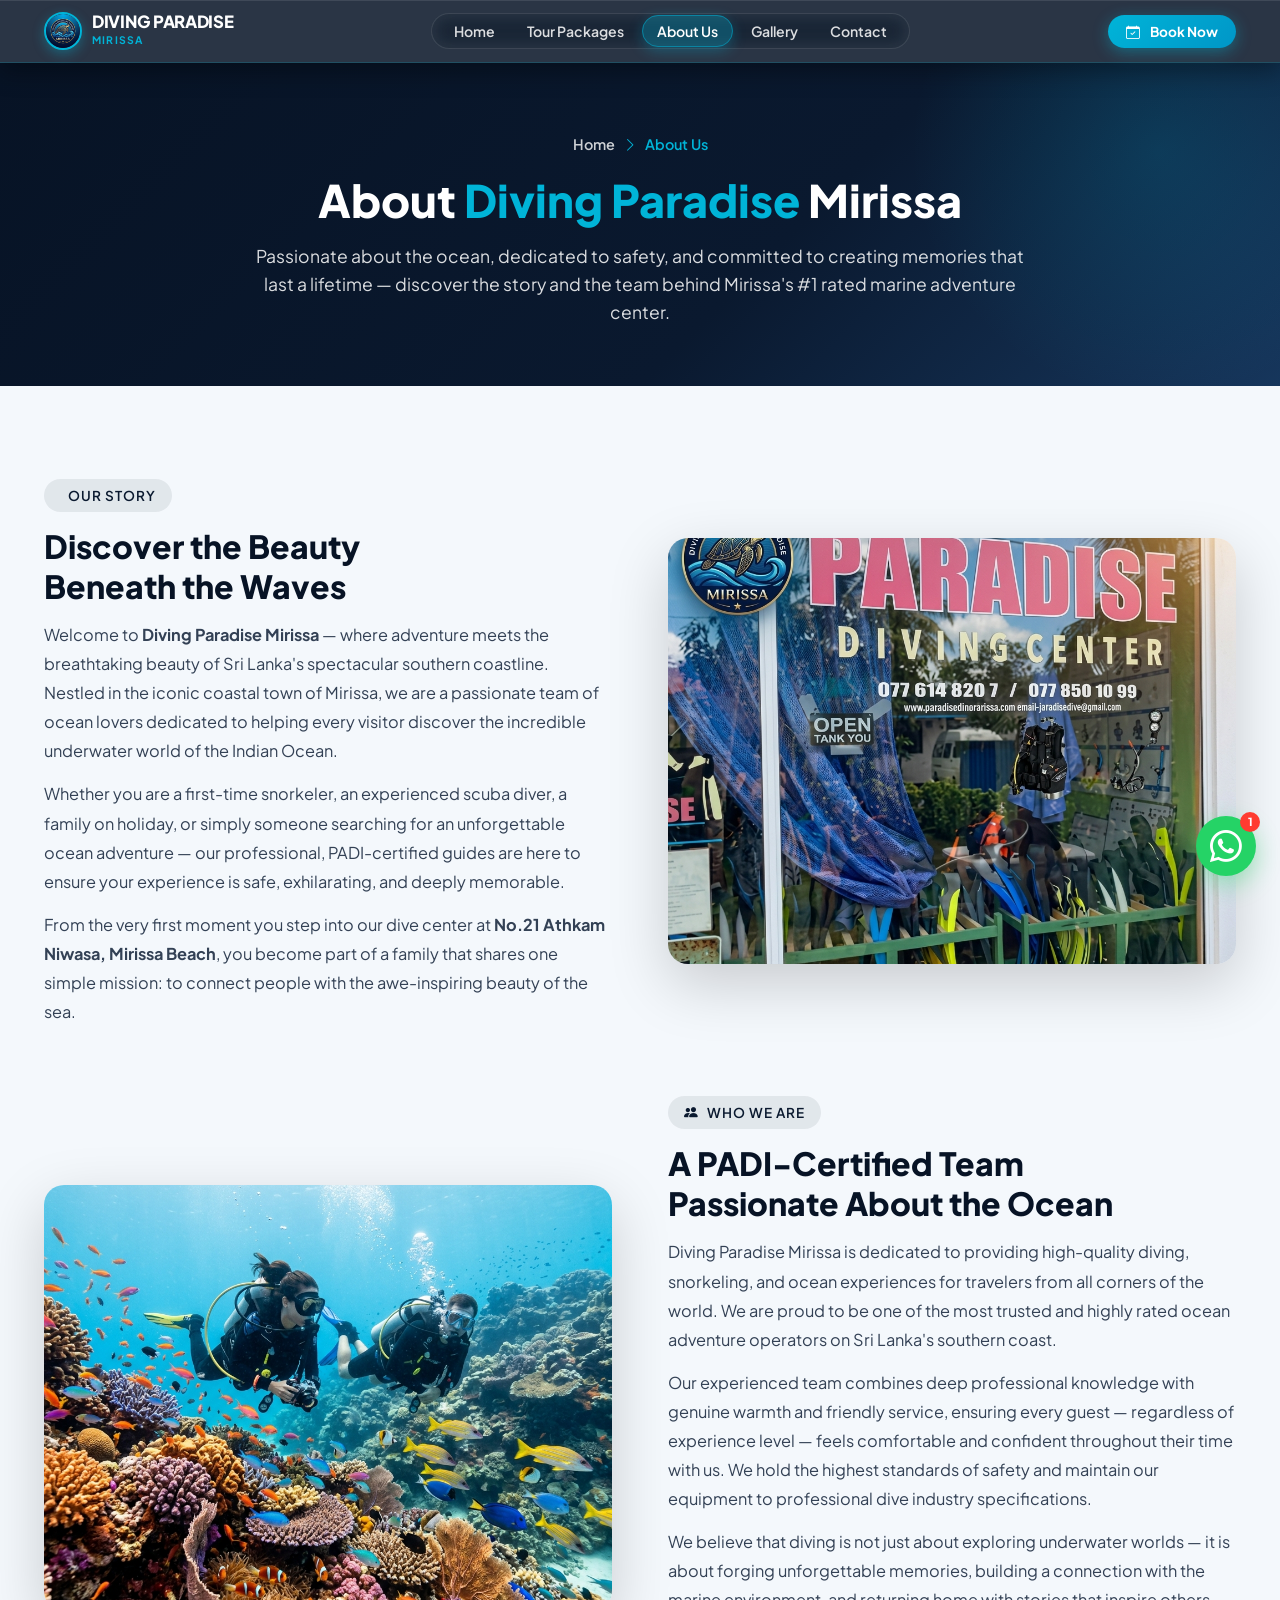
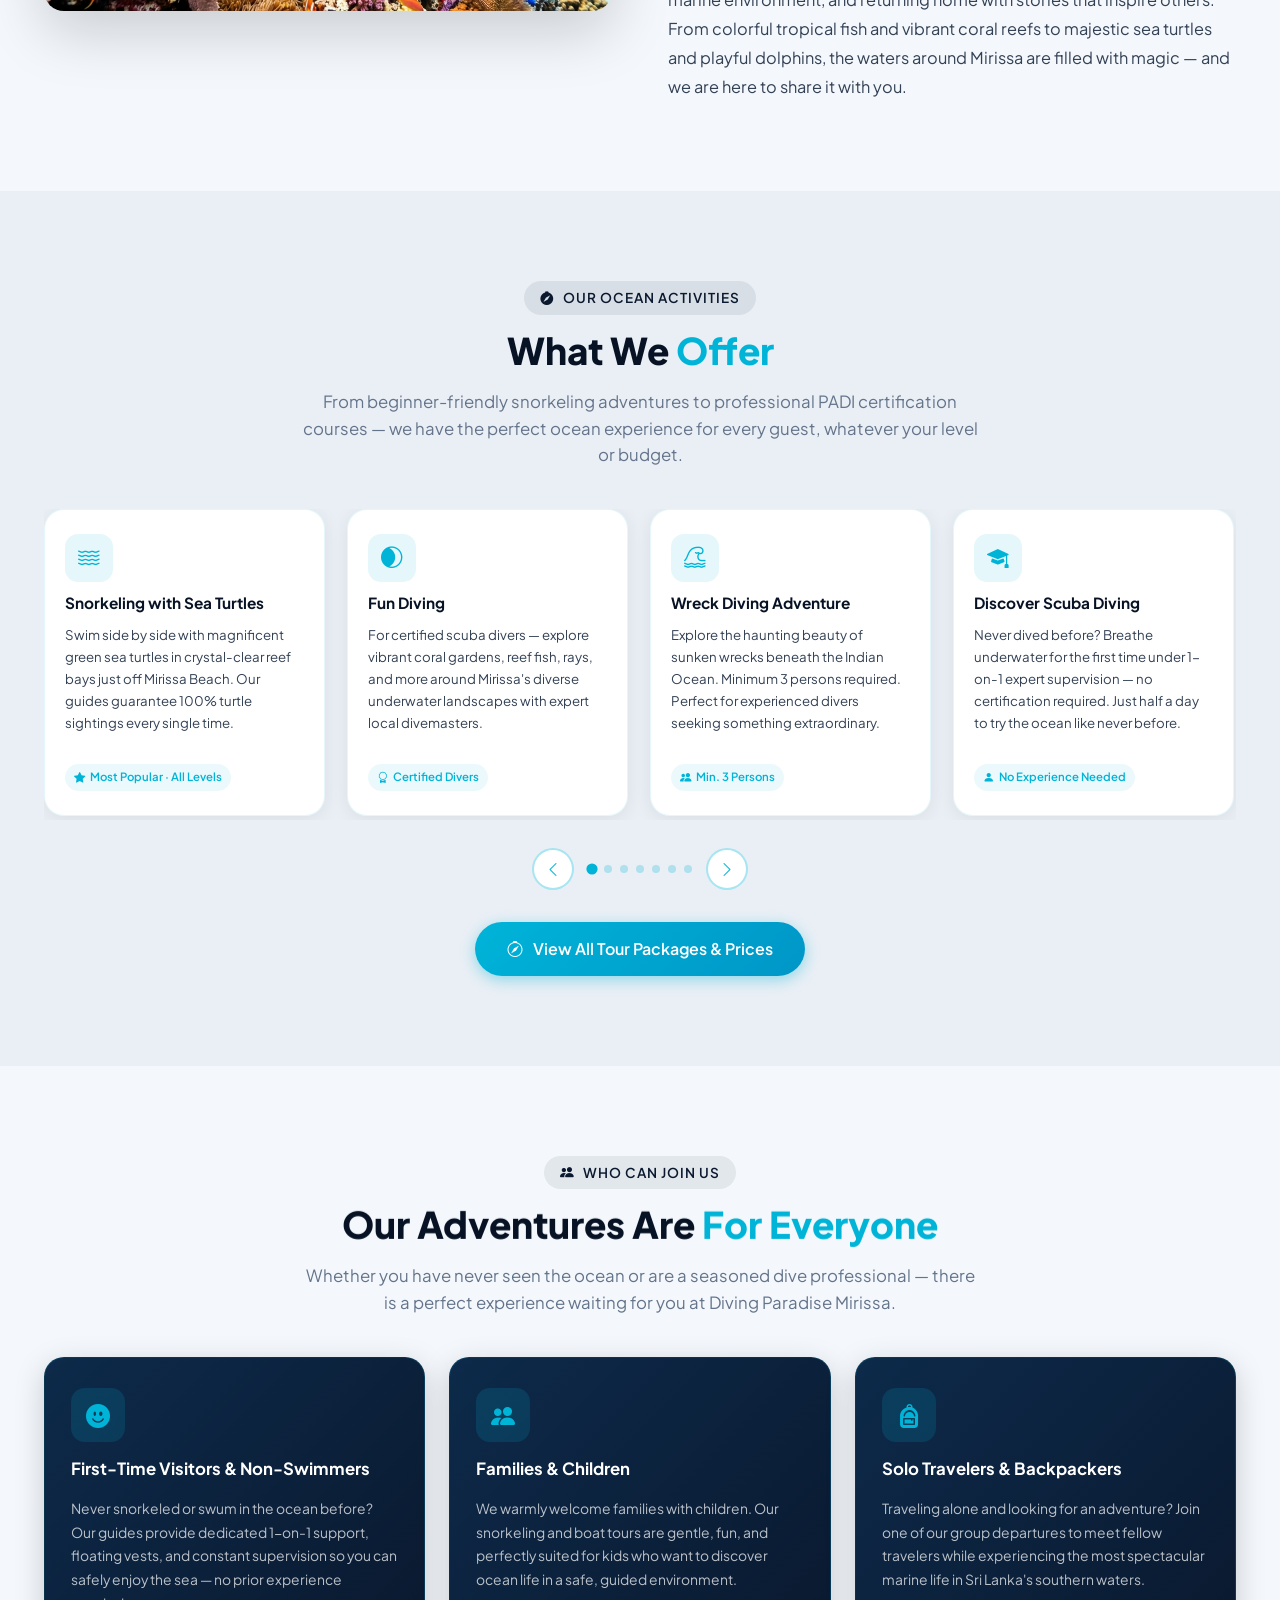
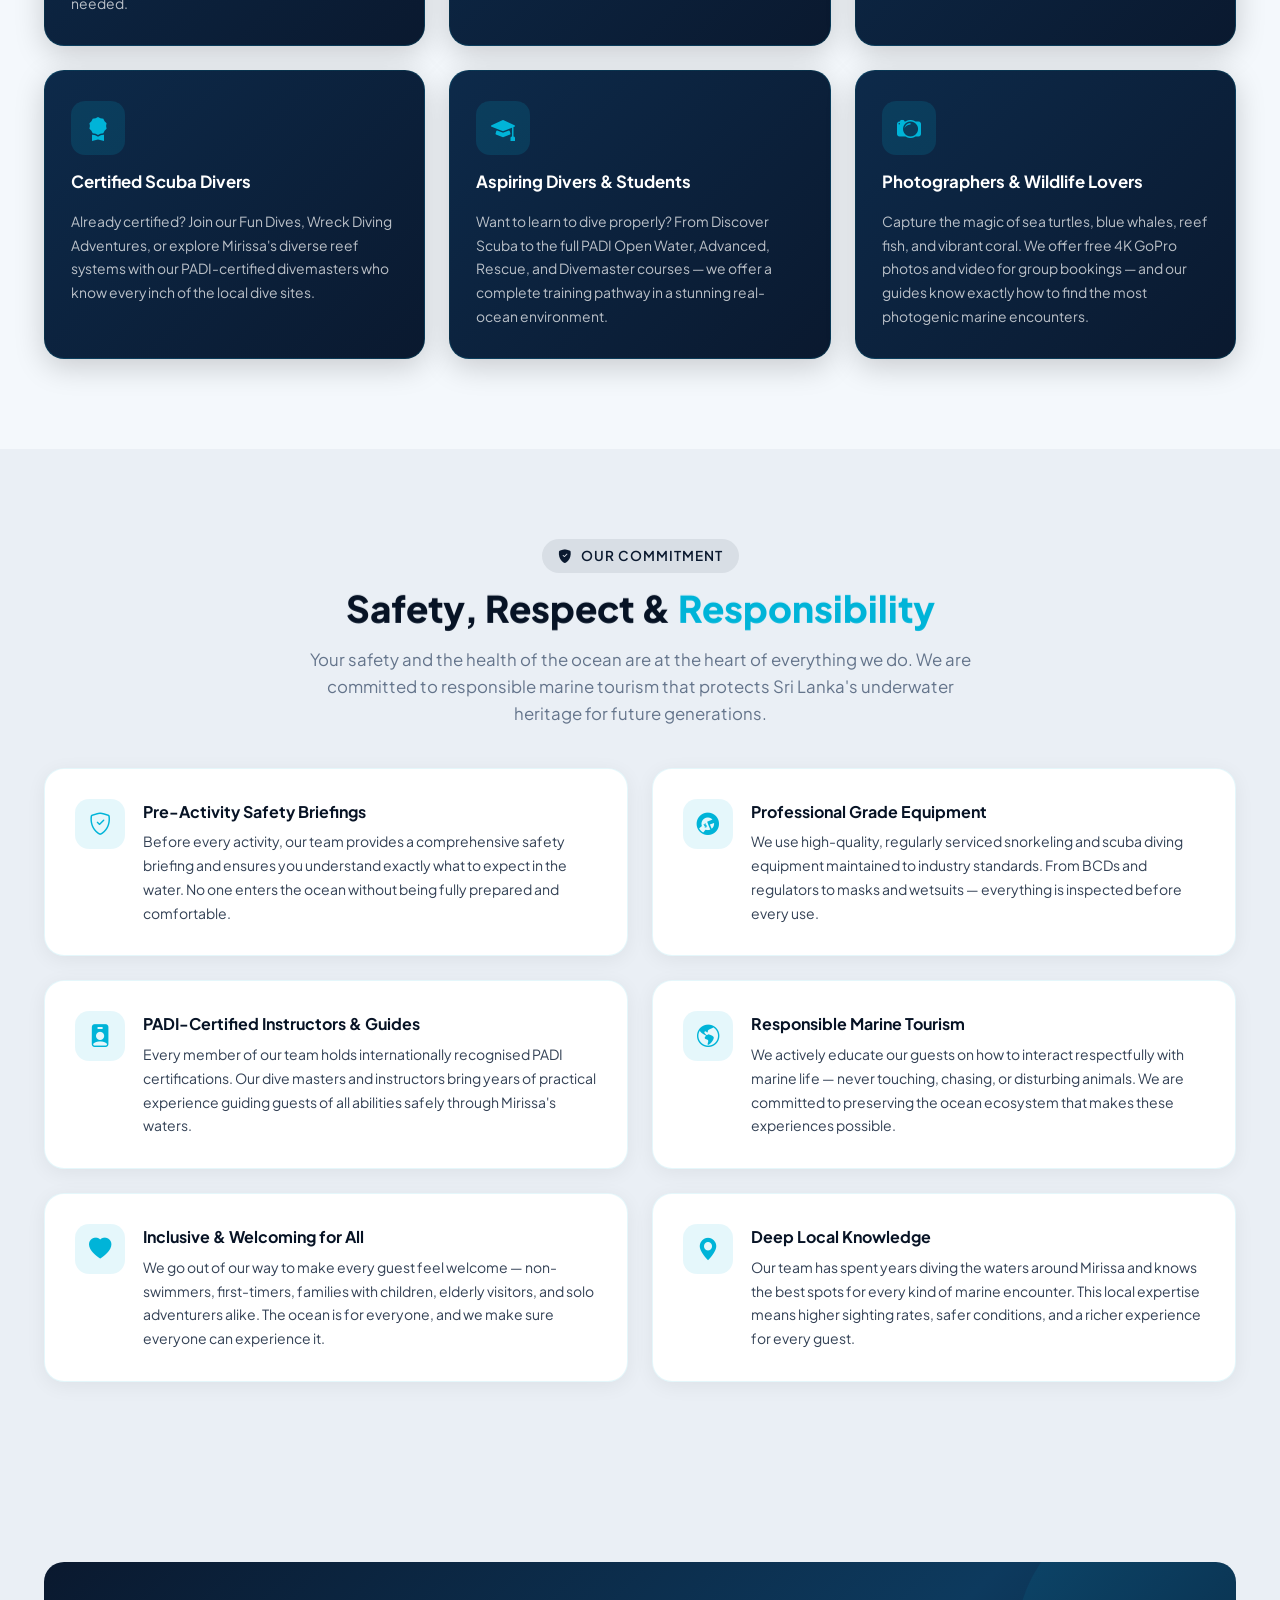
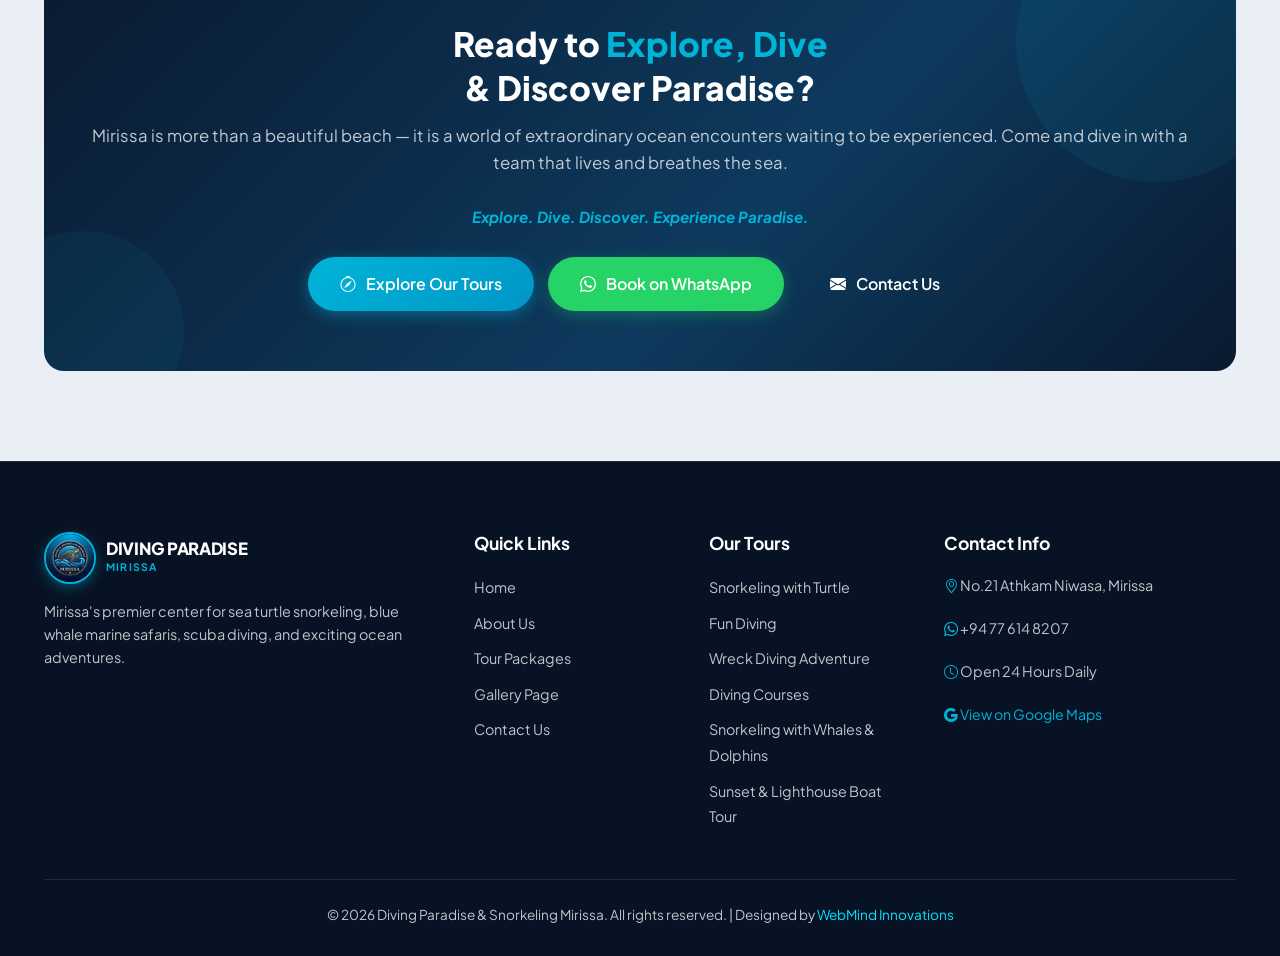
==== commit d6053f36: "Update about.html" ====
--- a/about.html
+++ b/about.html
@@ -893,7 +893,7 @@
         </div>
 
         <div class="value-card">
-          <div class="value-icon"><i class="bi bi-leaf-fill"></i></div>
+          <div class="value-icon"><i class="bi bi-globe-americas"></i></div>
           <div>
             <div class="value-title">Responsible Marine Tourism</div>
             <div class="value-desc">We actively educate our guests on how to interact respectfully with marine life — never touching, chasing, or disturbing animals. We are committed to preserving the ocean ecosystem that makes these experiences possible.</div>
